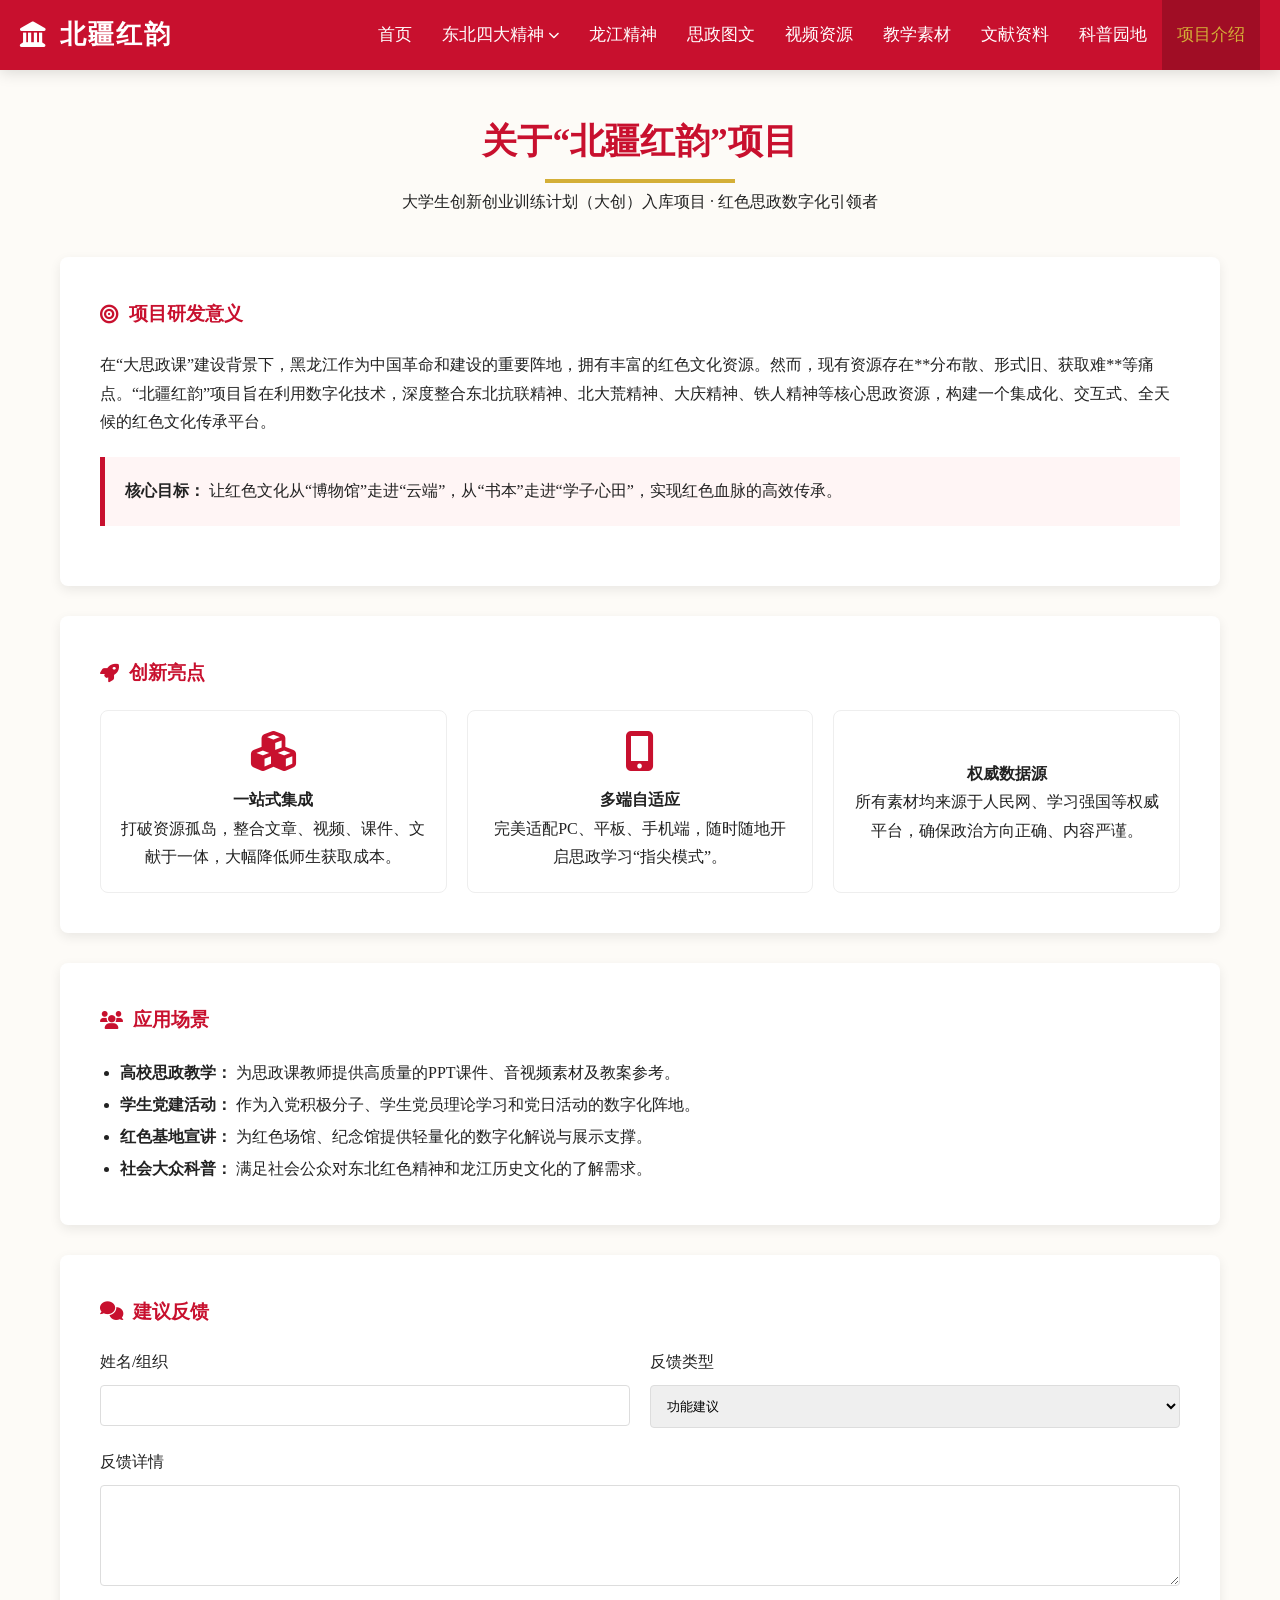
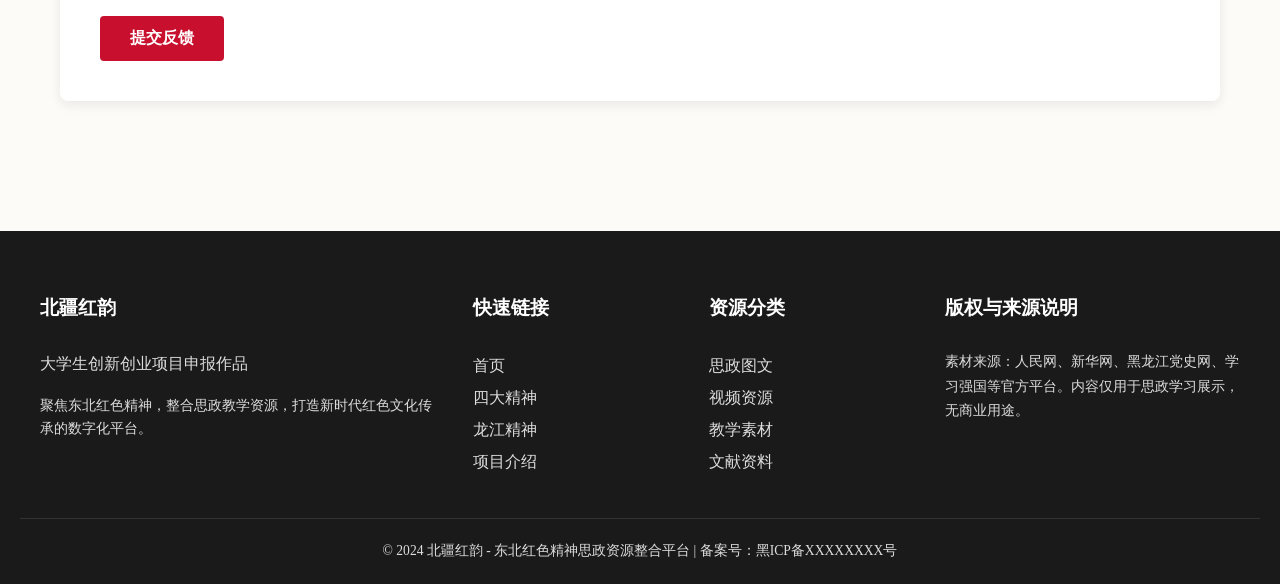
==== about.html @ 24bd0aeb "Initial commit: 北疆红韵大创项目代码" ====
<!DOCTYPE html>
<html lang="zh-CN">
<head>
    <meta charset="UTF-8">
    <meta name="viewport" content="width=device-width, initial-scale=1.0">
    <title>项目介绍 - 北疆红韵</title>
    <link rel="stylesheet" href="css/style.css">
    <link rel="stylesheet" href="https://cdnjs.cloudflare.com/ajax/libs/font-awesome/6.0.0/css/all.min.css">
    <style>
        .intro-card { background: white; padding: 40px; border-radius: 8px; margin-bottom: 30px; box-shadow: var(--shadow); }
        .intro-card h3 { color: var(--primary-red); margin-bottom: 20px; display: flex; align-items: center; gap: 10px; }
        .highlight-box { background: #FFF5F5; border-left: 5px solid var(--primary-red); padding: 20px; margin: 20px 0; }
        .feature-grid { display: grid; grid-template-columns: repeat(auto-fit, minmax(250px, 1fr)); gap: 20px; margin-top: 20px; }
        .feature-item { text-align: center; padding: 20px; border: 1px solid #eee; border-radius: 8px; }
        .feature-item i { font-size: 2.5rem; color: var(--primary-red); margin-bottom: 15px; }
    </style>
</head>
<body>
    <nav class="navbar">
        <div class="nav-container">
            <a href="index.html" class="nav-logo"><i class="fas fa-landmark"></i> 北疆红韵</a>
            <ul class="nav-links">
                <li class="nav-item"><a href="index.html">首页</a></li>
                <li class="nav-item">
                    <a href="spirit-anti-japanese.html">东北四大精神 <i class="fas fa-chevron-down" style="font-size: 0.7rem; margin-left: 5px;"></i></a>
                    <div class="dropdown-menu">
                        <a href="spirit-anti-japanese.html">抗联精神</a>
                        <a href="spirit-beidahuang.html">北大荒精神</a>
                        <a href="spirit-daqing.html">大庆精神</a>
                        <a href="spirit-ironman.html">铁人精神</a>
                    </div>
                </li>
                <li class="nav-item"><a href="spirit-longjiang.html">龙江精神</a></li>
                <li class="nav-item"><a href="articles.html">思政图文</a></li>
                <li class="nav-item"><a href="videos.html">视频资源</a></li>
                <li class="nav-item"><a href="resources.html">教学素材</a></li>
                <li class="nav-item"><a href="literature.html">文献资料</a></li>
                <li class="nav-item"><a href="classroom.html">科普园地</a></li>
                <li class="nav-item"><a href="about.html" class="active">项目介绍</a></li>
            </ul>
        </div>
    </nav>

    <main class="container">
        <div class="section-header">
            <h2>关于“北疆红韵”项目</h2>
            <p>大学生创新创业训练计划（大创）入库项目 · 红色思政数字化引领者</p>
        </div>

        <div class="intro-card">
            <h3><i class="fas fa-bullseye"></i> 项目研发意义</h3>
            <p>在“大思政课”建设背景下，黑龙江作为中国革命和建设的重要阵地，拥有丰富的红色文化资源。然而，现有资源存在**分布散、形式旧、获取难**等痛点。“北疆红韵”项目旨在利用数字化技术，深度整合东北抗联精神、北大荒精神、大庆精神、铁人精神等核心思政资源，构建一个集成化、交互式、全天候的红色文化传承平台。</p>
            <div class="highlight-box">
                <strong>核心目标：</strong> 让红色文化从“博物馆”走进“云端”，从“书本”走进“学子心田”，实现红色血脉的高效传承。
            </div>
        </div>

        <div class="intro-card">
            <h3><i class="fas fa-rocket"></i> 创新亮点</h3>
            <div class="feature-grid">
                <div class="feature-item">
                    <i class="fas fa-cubes"></i>
                    <h4>一站式集成</h4>
                    <p>打破资源孤岛，整合文章、视频、课件、文献于一体，大幅降低师生获取成本。</p>
                </div>
                <div class="feature-item">
                    <i class="fas fa-mobile-alt"></i>
                    <h4>多端自适应</h4>
                    <p>完美适配PC、平板、手机端，随时随地开启思政学习“指尖模式”。</p>
                </div>
                <div class="feature-item">
                    <i class="fas fa-check-shield"></i>
                    <h4>权威数据源</h4>
                    <p>所有素材均来源于人民网、学习强国等权威平台，确保政治方向正确、内容严谨。</p>
                </div>
            </div>
        </div>

        <div class="intro-card">
            <h3><i class="fas fa-users"></i> 应用场景</h3>
            <ul style="padding-left: 20px; line-height: 2;">
                <li><strong>高校思政教学：</strong> 为思政课教师提供高质量的PPT课件、音视频素材及教案参考。</li>
                <li><strong>学生党建活动：</strong> 作为入党积极分子、学生党员理论学习和党日活动的数字化阵地。</li>
                <li><strong>红色基地宣讲：</strong> 为红色场馆、纪念馆提供轻量化的数字化解说与展示支撑。</li>
                <li><strong>社会大众科普：</strong> 满足社会公众对东北红色精神和龙江历史文化的了解需求。</li>
            </ul>
        </div>

        <div class="intro-card" id="feedback-section">
            <h3><i class="fas fa-comments"></i> 建议反馈</h3>
            <form id="feedback-form">
                <div style="display: grid; grid-template-columns: 1fr 1fr; gap: 20px; margin-bottom: 20px;">
                    <div>
                        <label style="display: block; margin-bottom: 8px;">姓名/组织</label>
                        <input type="text" name="name" style="width: 100%; padding: 12px; border: 1px solid #ddd; border-radius: 4px;" required>
                    </div>
                    <div>
                        <label style="display: block; margin-bottom: 8px;">反馈类型</label>
                        <select name="type" style="width: 100%; padding: 12px; border: 1px solid #ddd; border-radius: 4px;">
                            <option>功能建议</option>
                            <option>资源报错</option>
                            <option>内容补充</option>
                            <option>项目合作</option>
                        </select>
                    </div>
                </div>
                <div style="margin-bottom: 20px;">
                    <label style="display: block; margin-bottom: 8px;">反馈详情</label>
                    <textarea name="content" rows="5" style="width: 100%; padding: 12px; border: 1px solid #ddd; border-radius: 4px;" required></textarea>
                </div>
                <button type="submit" style="background: var(--primary-red); color: white; padding: 12px 30px; border: none; border-radius: 4px; cursor: pointer; font-size: 1rem; font-weight: bold;">提交反馈</button>
            </form>
        </div>
    </main>

    <footer class="footer">
        <div class="footer-grid">
            <div>
                <h4>北疆红韵</h4>
                <p>大学生创新创业项目申报作品</p>
                <p style="margin-top: 15px; font-size: 0.9rem; line-height: 1.6;">聚焦东北红色精神，整合思政教学资源，打造新时代红色文化传承的数字化平台。</p>
            </div>
            <div>
                <h4>快速链接</h4>
                <ul style="list-style: none; line-height: 2;">
                    <li><a href="index.html">首页</a></li>
                    <li><a href="spirit-anti-japanese.html">四大精神</a></li>
                    <li><a href="spirit-longjiang.html">龙江精神</a></li>
                    <li><a href="about.html">项目介绍</a></li>
                </ul>
            </div>
            <div>
                <h4>资源分类</h4>
                <ul style="list-style: none; line-height: 2;">
                    <li><a href="articles.html">思政图文</a></li>
                    <li><a href="videos.html">视频资源</a></li>
                    <li><a href="resources.html">教学素材</a></li>
                    <li><a href="literature.html">文献资料</a></li>
                </ul>
            </div>
            <div>
                <h4>版权与来源说明</h4>
                <p style="font-size: 0.85rem;">素材来源：人民网、新华网、黑龙江党史网、学习强国等官方平台。内容仅用于思政学习展示，无商业用途。</p>
            </div>
        </div>
        <div class="footer-bottom">
            <p>&copy; 2024 北疆红韵 - 东北红色精神思政资源整合平台 | 备案号：黑ICP备XXXXXXXX号</p>
        </div>
    </footer>
    <script src="js/main.js"></script>
</body>
</html>
---- css/style.css ----
/* 
 * 北疆红韵 - 核心样式表 (大创项目深度细化版)
 */

:root {
    --primary-red: #C8102E;      /* 中国红 */
    --primary-dark: #A00D25;     /* 深红 */
    --secondary-gold: #D4AF37;   /* 金色 */
    --bg-beige: #FDFBF7;         /* 浅米白背景 */
    --text-dark: #222222;        /* 深灰文字 */
    --text-mid: #555555;         /* 中灰文字 */
    --text-light: #888888;       /* 浅灰文字 */
    --deep-blue: #003366;        /* 辅助深蓝 */
    --white: #FFFFFF;
    --border-color: #EAEAEA;
    --shadow: 0 4px 12px rgba(0,0,0,0.08);
}

* {
    margin: 0;
    padding: 0;
    box-sizing: border-box;
}

body {
    font-family: "Source Han Serif SC", "SimSun", "Microsoft YaHei", serif;
    background-color: var(--bg-beige);
    color: var(--text-dark);
    line-height: 1.8;
}

a {
    text-decoration: none;
    color: inherit;
    transition: all 0.3s ease;
}

/* 导航栏 */
.navbar {
    background-color: var(--primary-red);
    color: var(--white);
    padding: 0;
    position: sticky;
    top: 0;
    z-index: 1000;
    box-shadow: 0 2px 15px rgba(0,0,0,0.15);
}

.nav-container {
    max-width: 1300px;
    margin: 0 auto;
    display: flex;
    justify-content: space-between;
    align-items: center;
    height: 70px;
    padding: 0 20px;
}

.nav-logo {
    font-size: 1.6rem;
    font-weight: 900;
    display: flex;
    align-items: center;
    gap: 12px;
    letter-spacing: 2px;
}

.nav-links {
    display: flex;
    height: 100%;
}

.nav-item {
    position: relative;
    height: 100%;
    display: flex;
    align-items: center;
}

.nav-item > a {
    padding: 0 15px;
    height: 100%;
    display: flex;
    align-items: center;
    font-size: 1.05rem;
    font-weight: 500;
}

.nav-item:hover > a, .nav-item > a.active {
    background-color: var(--primary-dark);
    color: var(--secondary-gold);
}

/* 下拉菜单 */
.dropdown-menu {
    position: absolute;
    top: 70px;
    left: 0;
    background: var(--white);
    min-width: 180px;
    box-shadow: var(--shadow);
    display: none;
    border-top: 3px solid var(--secondary-gold);
}

.nav-item:hover .dropdown-menu {
    display: block;
    animation: fadeIn 0.3s ease;
}

.dropdown-menu a {
    color: var(--text-dark);
    padding: 12px 20px;
    display: block;
    border-bottom: 1px solid var(--border-color);
    font-size: 0.95rem;
}

.dropdown-menu a:hover {
    background-color: #FFF5F5;
    color: var(--primary-red);
    padding-left: 25px;
}

@keyframes fadeIn {
    from { opacity: 0; transform: translateY(10px); }
    to { opacity: 1; transform: translateY(0); }
}

/* 通用布局 */
.container {
    max-width: 1200px;
    margin: 0 auto;
    padding: 40px 20px;
}

.section-header {
    text-align: center;
    margin-bottom: 40px;
}

.section-header h2 {
    font-size: 2.2rem;
    color: var(--primary-red);
    margin-bottom: 15px;
    position: relative;
    display: inline-block;
}

.section-header h2::after {
    content: '';
    position: absolute;
    bottom: -10px;
    left: 20%;
    width: 60%;
    height: 4px;
    background: var(--secondary-gold);
}

/* 内容卡片 */
.card {
    background: var(--white);
    border-radius: 4px;
    border: 1px solid var(--border-color);
    transition: all 0.4s cubic-bezier(0.165, 0.84, 0.44, 1);
}

.card:hover {
    transform: translateY(-8px);
    box-shadow: 0 12px 24px rgba(0,0,0,0.12);
}

/* 分类筛选器 */
.filter-tabs {
    display: flex;
    justify-content: center;
    gap: 15px;
    margin-bottom: 30px;
    flex-wrap: wrap;
}

.filter-btn {
    padding: 8px 24px;
    border-radius: 30px;
    border: 1px solid var(--primary-red);
    color: var(--primary-red);
    background: transparent;
    cursor: pointer;
    font-size: 1rem;
}

.filter-btn.active, .filter-btn:hover {
    background: var(--primary-red);
    color: var(--white);
}

/* 返回顶部 */
#back-to-top {
    position: fixed;
    bottom: 40px;
    right: 40px;
    width: 50px;
    height: 50px;
    background: var(--primary-red);
    color: var(--white);
    border-radius: 50%;
    display: flex;
    justify-content: center;
    align-items: center;
    cursor: pointer;
    opacity: 0;
    transition: 0.3s;
    z-index: 999;
}

#back-to-top.show {
    opacity: 1;
}

/* 底部 */
.footer {
    background-color: #1a1a1a;
    color: #ddd;
    padding: 60px 20px 20px;
    margin-top: 60px;
}

.footer-grid {
    max-width: 1200px;
    margin: 0 auto;
    display: grid;
    grid-template-columns: 2fr 1fr 1fr 1.5fr;
    gap: 40px;
}

.footer h4 {
    color: var(--white);
    margin-bottom: 25px;
    font-size: 1.2rem;
}

.footer-bottom {
    border-top: 1px solid #333;
    padding-top: 20px;
    margin-top: 40px;
    text-align: center;
    font-size: 0.85rem;
}

/* 响应式 */
@media (max-width: 992px) {
    .footer-grid {
        grid-template-columns: 1fr 1fr;
    }
}

@media (max-width: 768px) {
    .nav-links {
        display: none;
    }
    .footer-grid {
        grid-template-columns: 1fr;
    }
}
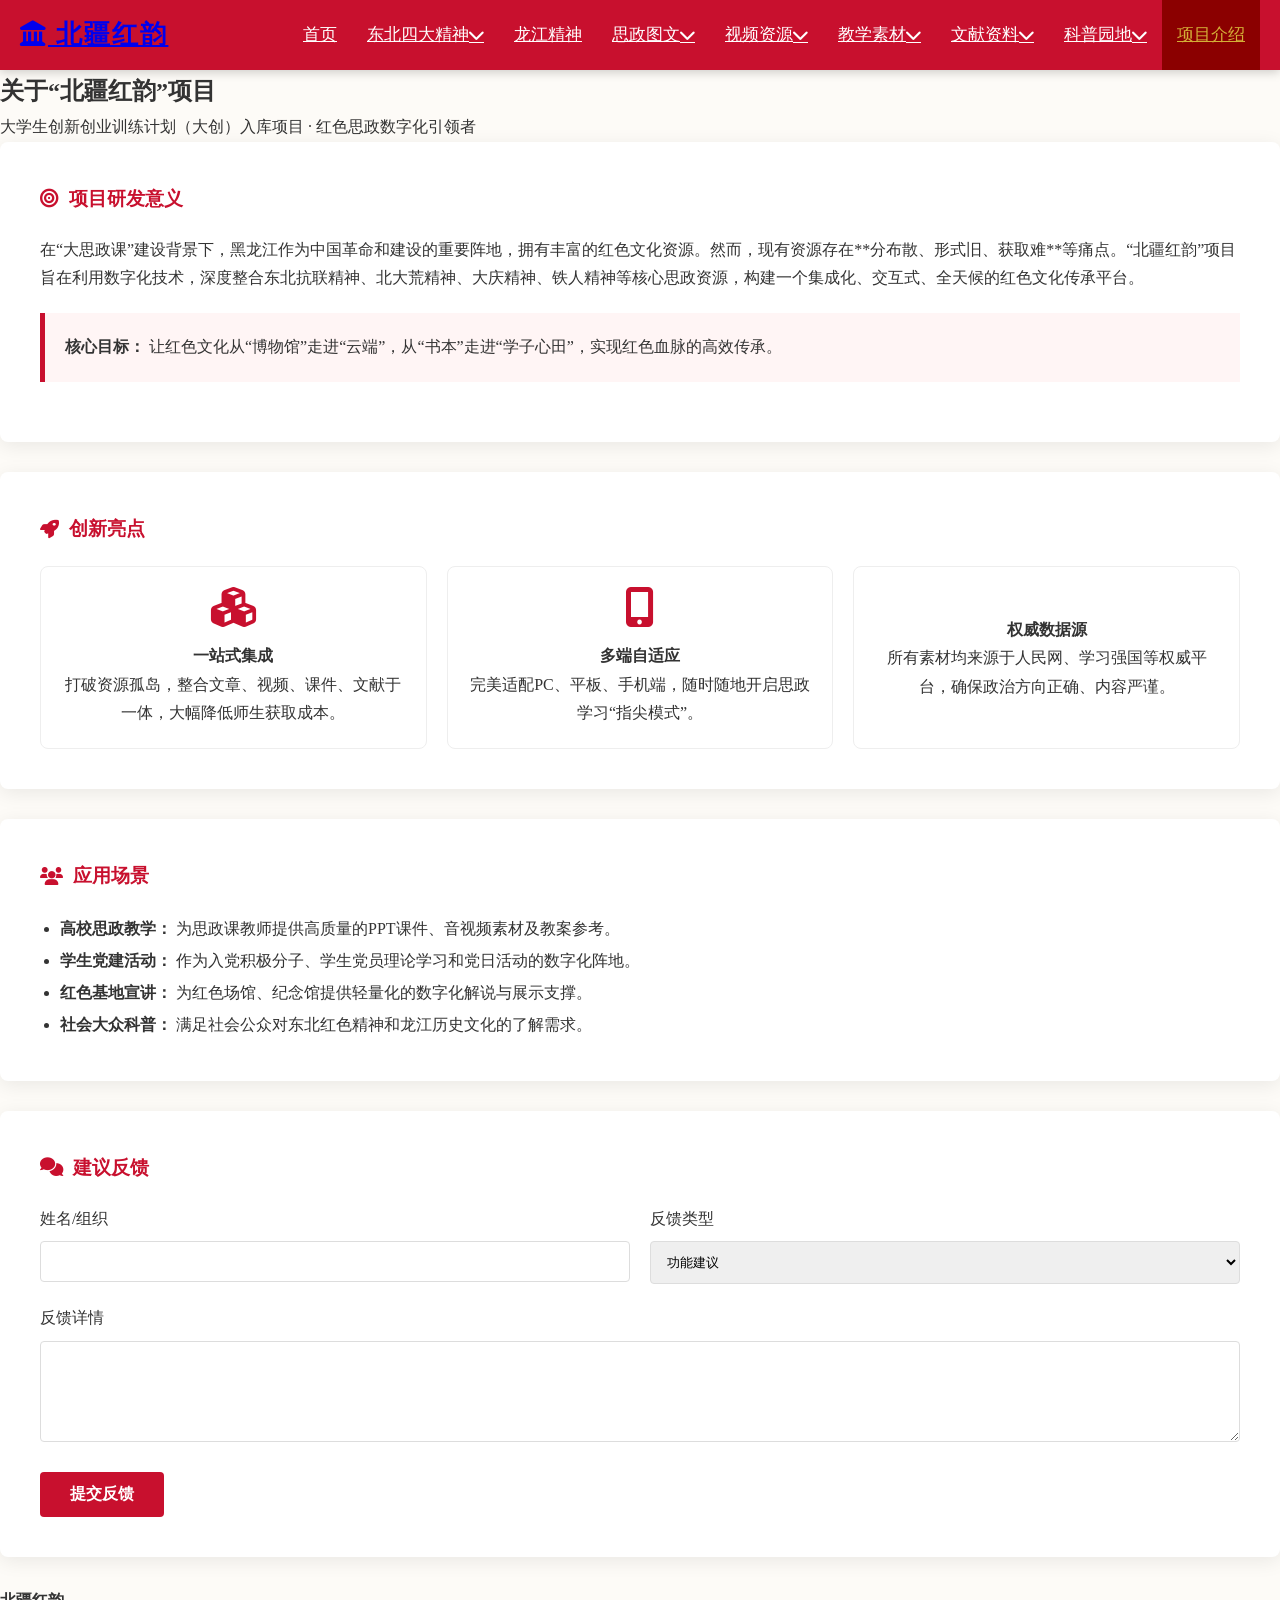
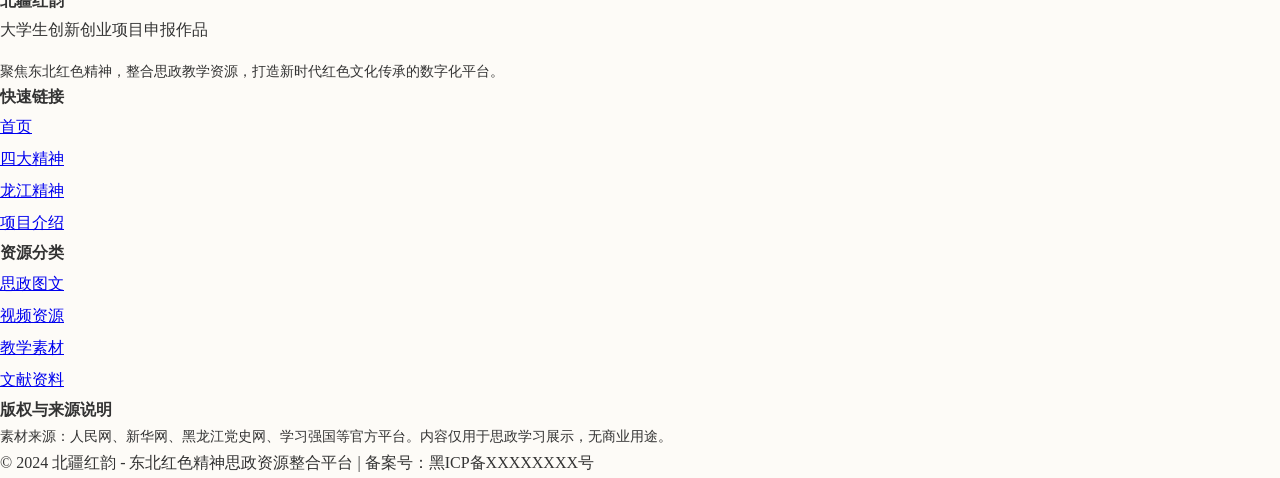
==== commit bdfd8bb4: "Extreme refinement of the Northern Frontier Red Soul website" ====
--- a/about.html
+++ b/about.html
@@ -16,14 +16,15 @@
     </style>
 </head>
 <body>
+    <!-- 导航栏 -->
     <nav class="navbar">
         <div class="nav-container">
             <a href="index.html" class="nav-logo"><i class="fas fa-landmark"></i> 北疆红韵</a>
             <ul class="nav-links">
                 <li class="nav-item"><a href="index.html">首页</a></li>
                 <li class="nav-item">
-                    <a href="spirit-anti-japanese.html">东北四大精神 <i class="fas fa-chevron-down" style="font-size: 0.7rem; margin-left: 5px;"></i></a>
-                    <div class="dropdown-menu">
+                    <a href="spirit-anti-japanese.html">东北四大精神 <i class="fas fa-chevron-down"></i></a>
+                    <div class="dropdown">
                         <a href="spirit-anti-japanese.html">抗联精神</a>
                         <a href="spirit-beidahuang.html">北大荒精神</a>
                         <a href="spirit-daqing.html">大庆精神</a>
@@ -31,11 +32,51 @@
                     </div>
                 </li>
                 <li class="nav-item"><a href="spirit-longjiang.html">龙江精神</a></li>
-                <li class="nav-item"><a href="articles.html">思政图文</a></li>
-                <li class="nav-item"><a href="videos.html">视频资源</a></li>
-                <li class="nav-item"><a href="resources.html">教学素材</a></li>
-                <li class="nav-item"><a href="literature.html">文献资料</a></li>
-                <li class="nav-item"><a href="classroom.html">科普园地</a></li>
+                <li class="nav-item">
+                    <a href="articles.html">思政图文 <i class="fas fa-chevron-down"></i></a>
+                    <div class="dropdown">
+                        <a href="articles.html?cat=theory">理论文章</a>
+                        <a href="articles.html?cat=post">学习推文</a>
+                        <a href="articles.html?cat=story">红色故事</a>
+                        <a href="articles.html?cat=expert">权威解读</a>
+                    </div>
+                </li>
+                <li class="nav-item">
+                    <a href="videos.html">视频资源 <i class="fas fa-chevron-down"></i></a>
+                    <div class="dropdown">
+                        <a href="videos.html?cat=micro">思政微课</a>
+                        <a href="videos.html?cat=doc">红色纪录片</a>
+                        <a href="videos.html?cat=lecture">精神宣讲</a>
+                        <a href="videos.html?cat=history">历史影像</a>
+                    </div>
+                </li>
+                <li class="nav-item">
+                    <a href="resources.html">教学素材 <i class="fas fa-chevron-down"></i></a>
+                    <div class="dropdown">
+                        <a href="resources.html?cat=plan">思政教案</a>
+                        <a href="resources.html?cat=ppt">PPT课件</a>
+                        <a href="resources.html?cat=quiz">学习习题</a>
+                        <a href="resources.html?cat=outline">备课提纲</a>
+                    </div>
+                </li>
+                <li class="nav-item">
+                    <a href="literature.html">文献资料 <i class="fas fa-chevron-down"></i></a>
+                    <div class="dropdown">
+                        <a href="literature.html?cat=doc">历史文献</a>
+                        <a href="literature.html?cat=speech">重要论述</a>
+                        <a href="literature.html?cat=research">研究摘编</a>
+                        <a href="literature.html?cat=archive">档案资料</a>
+                    </div>
+                </li>
+                <li class="nav-item">
+                    <a href="classroom.html">科普园地 <i class="fas fa-chevron-down"></i></a>
+                    <div class="dropdown">
+                        <a href="classroom.html?cat=pop">精神小科普</a>
+                        <a href="classroom.html?cat=story">人物小故事</a>
+                        <a href="classroom.html?cat=qa">知识问答</a>
+                        <a href="classroom.html?cat=term">红色词条</a>
+                    </div>
+                </li>
                 <li class="nav-item"><a href="about.html" class="active">项目介绍</a></li>
             </ul>
         </div>
--- a/css/style.css
+++ b/css/style.css
@@ -1,49 +1,72 @@
 /* 
- * 北疆红韵 - 核心样式表 (大创项目深度细化版)
+ * 北疆红韵 - 核心样式表 (极致精细重构版)
  */
 
 :root {
     --primary-red: #C8102E;      /* 中国红 */
-    --primary-dark: #A00D25;     /* 深红 */
+    --primary-dark: #8B0000;     /* 深红 */
     --secondary-gold: #D4AF37;   /* 金色 */
-    --bg-beige: #FDFBF7;         /* 浅米白背景 */
-    --text-dark: #222222;        /* 深灰文字 */
-    --text-mid: #555555;         /* 中灰文字 */
-    --text-light: #888888;       /* 浅灰文字 */
-    --deep-blue: #003366;        /* 辅助深蓝 */
-    --white: #FFFFFF;
-    --border-color: #EAEAEA;
-    --shadow: 0 4px 12px rgba(0,0,0,0.08);
-}
-
-* {
-    margin: 0;
-    padding: 0;
-    box-sizing: border-box;
-}
+    --bg-beige: #FDFBF7;         /* 米白 */
+    --text-dark: #333333;        /* 深灰 */
+    --text-mid: #666666;         /* 中灰 */
+    --text-light: #999999;       /* 浅灰 */
+    --border: #EEEEEE;
+    --shadow: 0 4px 20px rgba(0,0,0,0.08);
+}
+
+* { margin: 0; padding: 0; box-sizing: border-box; }
 
 body {
-    font-family: "Source Han Serif SC", "SimSun", "Microsoft YaHei", serif;
+    font-family: "Source Han Serif SC", "SimSun", serif;
     background-color: var(--bg-beige);
     color: var(--text-dark);
     line-height: 1.8;
 }
 
-a {
-    text-decoration: none;
-    color: inherit;
-    transition: all 0.3s ease;
+/* 统一布局模块样式 */
+.unified-section {
+    padding: 60px 0;
+    border-bottom: 1px solid var(--border);
+}
+
+.unified-section:nth-child(even) {
+    background-color: #FFFFFF;
+}
+
+.section-container {
+    max-width: 1200px;
+    margin: 0 auto;
+    padding: 0 20px;
+}
+
+.section-title {
+    text-align: center;
+    margin-bottom: 40px;
+}
+
+.section-title h2 {
+    font-size: 2.2rem;
+    color: var(--primary-red);
+    margin-bottom: 10px;
+    letter-spacing: 2px;
+}
+
+.section-title .divider {
+    width: 60px;
+    height: 4px;
+    background: var(--secondary-gold);
+    margin: 0 auto;
 }
 
 /* 导航栏 */
 .navbar {
     background-color: var(--primary-red);
-    color: var(--white);
-    padding: 0;
+    color: white;
+    height: 70px;
     position: sticky;
     top: 0;
-    z-index: 1000;
-    box-shadow: 0 2px 15px rgba(0,0,0,0.15);
+    z-index: 2000;
+    box-shadow: 0 2px 10px rgba(0,0,0,0.2);
 }
 
 .nav-container {
@@ -52,147 +75,165 @@
     display: flex;
     justify-content: space-between;
     align-items: center;
-    height: 70px;
+    height: 100%;
     padding: 0 20px;
 }
 
-.nav-logo {
-    font-size: 1.6rem;
-    font-weight: 900;
-    display: flex;
-    align-items: center;
-    gap: 12px;
-    letter-spacing: 2px;
-}
-
-.nav-links {
-    display: flex;
-    height: 100%;
-}
-
-.nav-item {
-    position: relative;
-    height: 100%;
-    display: flex;
-    align-items: center;
-}
+.nav-logo { font-size: 1.6rem; font-weight: bold; letter-spacing: 2px; }
+
+.nav-links { display: flex; height: 100%; list-style: none; }
+
+.nav-item { position: relative; height: 100%; }
 
 .nav-item > a {
+    display: flex;
+    align-items: center;
     padding: 0 15px;
     height: 100%;
-    display: flex;
-    align-items: center;
+    color: white;
     font-size: 1.05rem;
-    font-weight: 500;
+    transition: 0.3s;
 }
 
 .nav-item:hover > a, .nav-item > a.active {
-    background-color: var(--primary-dark);
+    background: var(--primary-dark);
     color: var(--secondary-gold);
 }
 
-/* 下拉菜单 */
-.dropdown-menu {
+.dropdown {
     position: absolute;
     top: 70px;
     left: 0;
-    background: var(--white);
-    min-width: 180px;
+    background: white;
+    min-width: 200px;
     box-shadow: var(--shadow);
     display: none;
     border-top: 3px solid var(--secondary-gold);
 }
 
-.nav-item:hover .dropdown-menu {
+.nav-item:hover .dropdown { display: block; animation: navFade 0.3s ease; }
+
+.dropdown a {
     display: block;
-    animation: fadeIn 0.3s ease;
-}
-
-.dropdown-menu a {
+    padding: 12px 20px;
     color: var(--text-dark);
-    padding: 12px 20px;
-    display: block;
-    border-bottom: 1px solid var(--border-color);
+    border-bottom: 1px solid #F5F5F5;
     font-size: 0.95rem;
 }
 
-.dropdown-menu a:hover {
-    background-color: #FFF5F5;
-    color: var(--primary-red);
-    padding-left: 25px;
-}
-
-@keyframes fadeIn {
-    from { opacity: 0; transform: translateY(10px); }
-    to { opacity: 1; transform: translateY(0); }
-}
-
-/* 通用布局 */
-.container {
-    max-width: 1200px;
-    margin: 0 auto;
-    padding: 40px 20px;
-}
-
-.section-header {
+.dropdown a:hover { background: #FFF5F5; color: var(--primary-red); padding-left: 25px; }
+
+@keyframes navFade { from { opacity: 0; transform: translateY(10px); } to { opacity: 1; transform: translateY(0); } }
+
+/* 轮播/Banner */
+.page-banner {
+    height: 400px;
+    background-size: cover;
+    background-position: center;
+    position: relative;
+    display: flex;
+    align-items: center;
+    justify-content: center;
+    color: white;
     text-align: center;
-    margin-bottom: 40px;
-}
-
-.section-header h2 {
-    font-size: 2.2rem;
-    color: var(--primary-red);
-    margin-bottom: 15px;
+}
+
+.page-banner::before {
+    content: '';
+    position: absolute;
+    top: 0; left: 0; right: 0; bottom: 0;
+    background: rgba(0,0,0,0.5);
+}
+
+.banner-content { position: relative; z-index: 10; }
+.banner-content h1 { font-size: 3.5rem; margin-bottom: 15px; letter-spacing: 4px; }
+.banner-content p { font-size: 1.3rem; opacity: 0.9; }
+
+/* 人物卡片 */
+.people-grid {
+    display: grid;
+    grid-template-columns: repeat(auto-fit, minmax(350px, 1fr));
+    gap: 30px;
+}
+
+.people-card {
+    background: white;
+    border-radius: 8px;
+    overflow: hidden;
+    display: flex;
+    flex-direction: column;
+    box-shadow: var(--shadow);
+    transition: 0.4s;
+}
+
+.people-card:hover { transform: translateY(-10px); }
+
+.people-img { height: 280px; width: 100%; object-fit: cover; }
+
+.people-info { padding: 25px; }
+.people-info h3 { color: var(--primary-red); margin-bottom: 10px; font-size: 1.5rem; }
+.people-info .role { color: var(--secondary-gold); font-weight: bold; margin-bottom: 15px; display: block; }
+.people-info p { color: var(--text-mid); font-size: 0.95rem; line-height: 1.7; }
+
+/* 视频播放器嵌入 */
+.video-container {
     position: relative;
-    display: inline-block;
-}
-
-.section-header h2::after {
-    content: '';
-    position: absolute;
-    bottom: -10px;
-    left: 20%;
-    width: 60%;
-    height: 4px;
-    background: var(--secondary-gold);
-}
-
-/* 内容卡片 */
-.card {
-    background: var(--white);
-    border-radius: 4px;
-    border: 1px solid var(--border-color);
-    transition: all 0.4s cubic-bezier(0.165, 0.84, 0.44, 1);
-}
-
-.card:hover {
-    transform: translateY(-8px);
-    box-shadow: 0 12px 24px rgba(0,0,0,0.12);
-}
-
-/* 分类筛选器 */
-.filter-tabs {
-    display: flex;
+    padding-bottom: 56.25%;
+    height: 0;
+    overflow: hidden;
+    border-radius: 8px;
+    background: #000;
+}
+
+.video-container iframe, .video-container video {
+    position: absolute;
+    top: 0; left: 0; width: 100%; height: 100%;
+}
+
+/* 视频卡片 */
+.video-card {
+    background: white;
+    border-radius: 8px;
+    overflow: hidden;
+    box-shadow: var(--shadow);
+}
+
+.video-thumb {
+    position: relative;
+    height: 200px;
+    cursor: pointer;
+}
+
+.video-thumb img { width: 100%; height: 100%; object-fit: cover; }
+
+.play-overlay {
+    position: absolute;
+    top: 0; left: 0; width: 100%; height: 100%;
+    background: rgba(0,0,0,0.3);
+    display: flex;
+    align-items: center;
     justify-content: center;
-    gap: 15px;
-    margin-bottom: 30px;
-    flex-wrap: wrap;
-}
-
-.filter-btn {
-    padding: 8px 24px;
-    border-radius: 30px;
-    border: 1px solid var(--primary-red);
-    color: var(--primary-red);
-    background: transparent;
-    cursor: pointer;
-    font-size: 1rem;
-}
-
-.filter-btn.active, .filter-btn:hover {
-    background: var(--primary-red);
-    color: var(--white);
-}
+    color: white;
+    font-size: 3.5rem;
+    transition: 0.3s;
+}
+
+.video-thumb:hover .play-overlay { background: rgba(200, 16, 46, 0.5); transform: scale(1.05); }
+
+/* 文章列表 */
+.article-list { display: grid; gap: 20px; }
+.article-item {
+    background: white;
+    padding: 25px;
+    border-radius: 8px;
+    border-left: 5px solid var(--primary-red);
+    box-shadow: var(--shadow);
+    transition: 0.3s;
+}
+.article-item:hover { transform: translateX(10px); background: #FFF9F9; }
+.article-item h4 { font-size: 1.25rem; margin-bottom: 10px; }
+.article-item .meta { color: var(--text-light); font-size: 0.85rem; margin-bottom: 15px; }
+.article-item p { color: var(--text-mid); font-size: 0.95rem; }
 
 /* 返回顶部 */
 #back-to-top {
@@ -202,63 +243,21 @@
     width: 50px;
     height: 50px;
     background: var(--primary-red);
-    color: var(--white);
+    color: white;
     border-radius: 50%;
     display: flex;
+    align-items: center;
     justify-content: center;
-    align-items: center;
     cursor: pointer;
     opacity: 0;
-    transition: 0.3s;
-    z-index: 999;
-}
-
-#back-to-top.show {
-    opacity: 1;
-}
-
-/* 底部 */
-.footer {
-    background-color: #1a1a1a;
-    color: #ddd;
-    padding: 60px 20px 20px;
-    margin-top: 60px;
-}
-
-.footer-grid {
-    max-width: 1200px;
-    margin: 0 auto;
-    display: grid;
-    grid-template-columns: 2fr 1fr 1fr 1.5fr;
-    gap: 40px;
-}
-
-.footer h4 {
-    color: var(--white);
-    margin-bottom: 25px;
-    font-size: 1.2rem;
-}
-
-.footer-bottom {
-    border-top: 1px solid #333;
-    padding-top: 20px;
-    margin-top: 40px;
-    text-align: center;
-    font-size: 0.85rem;
-}
+    transition: 0.4s;
+    z-index: 1000;
+}
+#back-to-top.show { opacity: 1; }
 
 /* 响应式 */
-@media (max-width: 992px) {
-    .footer-grid {
-        grid-template-columns: 1fr 1fr;
-    }
-}
-
 @media (max-width: 768px) {
-    .nav-links {
-        display: none;
-    }
-    .footer-grid {
-        grid-template-columns: 1fr;
-    }
-}
+    .banner-content h1 { font-size: 2.2rem; }
+    .people-grid { grid-template-columns: 1fr; }
+    .nav-links { display: none; } /* 移动端需通过JS切换菜单 */
+}
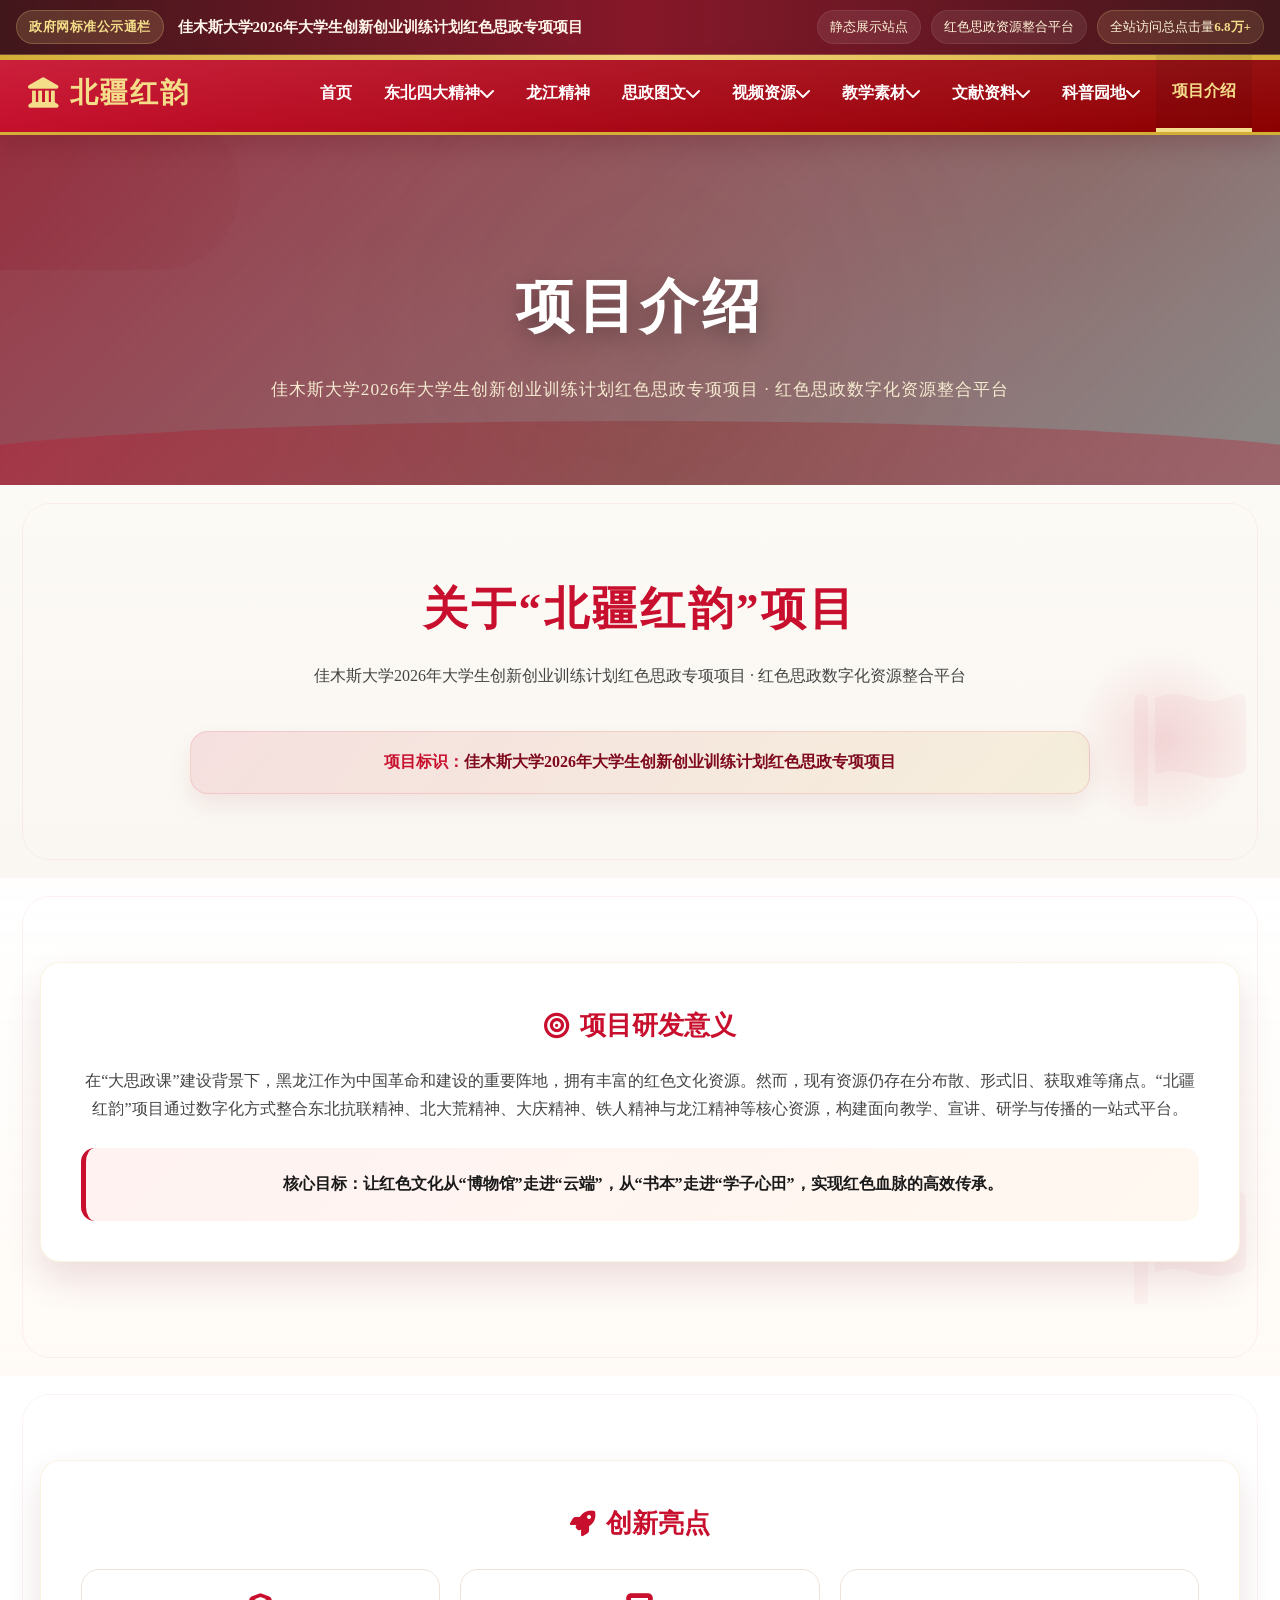
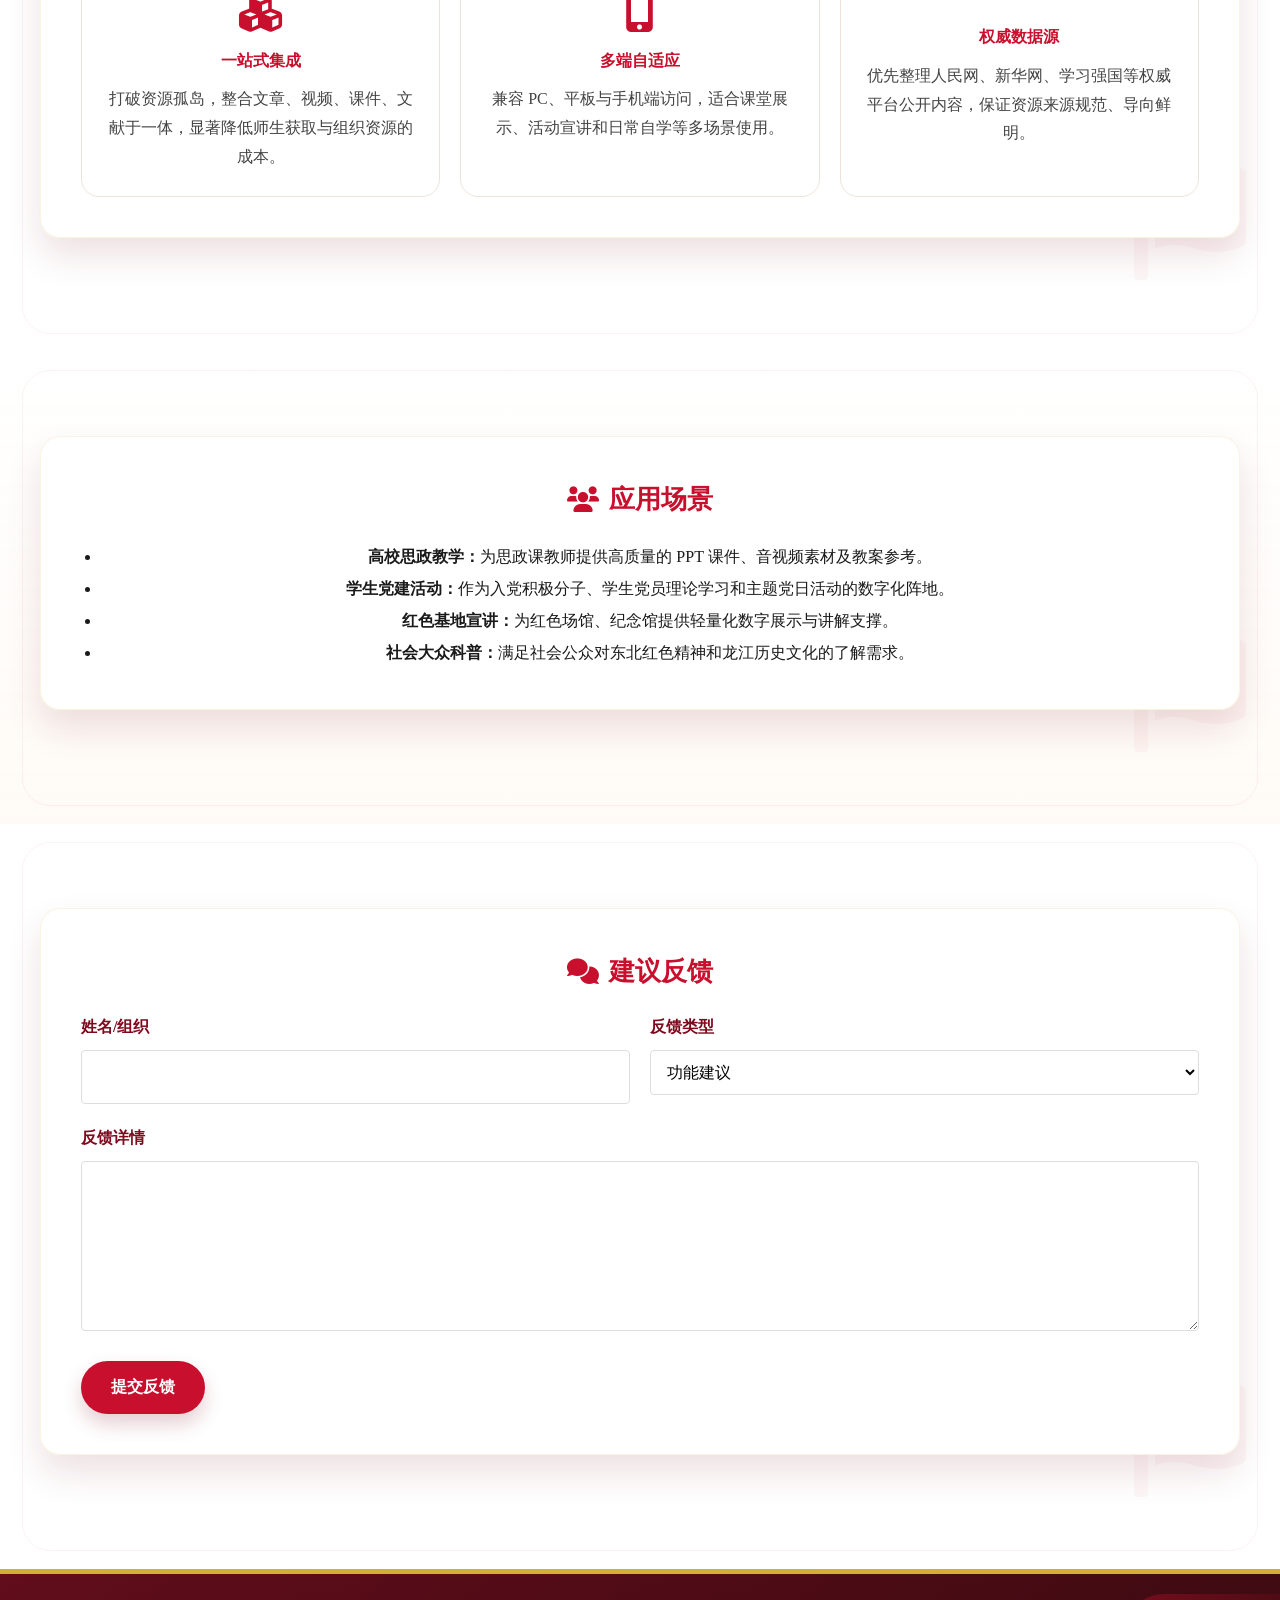
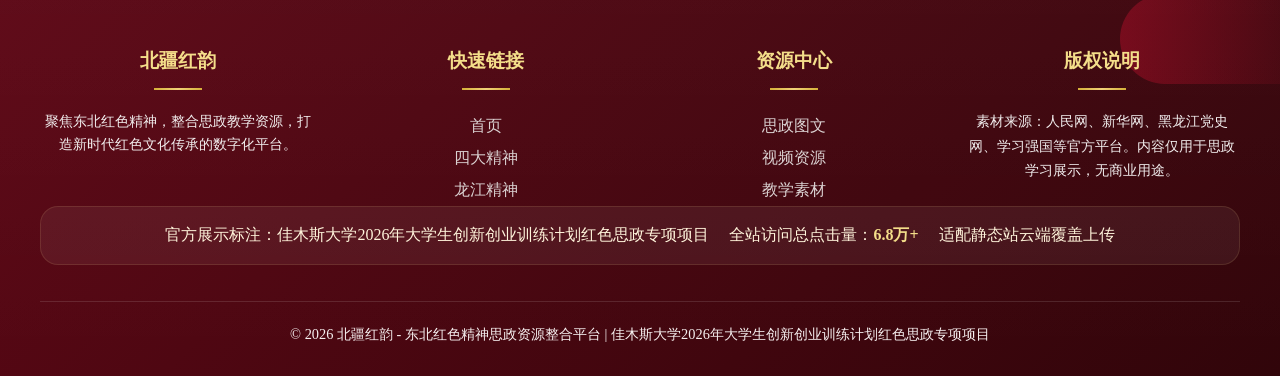
==== commit ddace9f1: "feat: unify portal pages and finalize deployment-ready site" ====
--- a/about.html
+++ b/about.html
@@ -6,17 +6,8 @@
     <title>项目介绍 - 北疆红韵</title>
     <link rel="stylesheet" href="css/style.css">
     <link rel="stylesheet" href="https://cdnjs.cloudflare.com/ajax/libs/font-awesome/6.0.0/css/all.min.css">
-    <style>
-        .intro-card { background: white; padding: 40px; border-radius: 8px; margin-bottom: 30px; box-shadow: var(--shadow); }
-        .intro-card h3 { color: var(--primary-red); margin-bottom: 20px; display: flex; align-items: center; gap: 10px; }
-        .highlight-box { background: #FFF5F5; border-left: 5px solid var(--primary-red); padding: 20px; margin: 20px 0; }
-        .feature-grid { display: grid; grid-template-columns: repeat(auto-fit, minmax(250px, 1fr)); gap: 20px; margin-top: 20px; }
-        .feature-item { text-align: center; padding: 20px; border: 1px solid #eee; border-radius: 8px; }
-        .feature-item i { font-size: 2.5rem; color: var(--primary-red); margin-bottom: 15px; }
-    </style>
 </head>
 <body>
-    <!-- 导航栏 -->
     <nav class="navbar">
         <div class="nav-container">
             <a href="index.html" class="nav-logo"><i class="fas fa-landmark"></i> 北疆红韵</a>
@@ -82,112 +73,50 @@
         </div>
     </nav>
 
-    <main class="container">
-        <div class="section-header">
-            <h2>关于“北疆红韵”项目</h2>
-            <p>大学生创新创业训练计划（大创）入库项目 · 红色思政数字化引领者</p>
+    <header class="page-banner" data-banner-image="https://images.unsplash.com/photo-1520607162513-77705c0f0d4a?q=80&w=2070">
+        <div class="banner-content">
+            <h1>项目介绍</h1>
+            <p>佳木斯大学2026年大学生创新创业训练计划红色思政专项项目 · 红色思政数字化资源整合平台</p>
         </div>
+    </header>
 
-        <div class="intro-card">
-            <h3><i class="fas fa-bullseye"></i> 项目研发意义</h3>
-            <p>在“大思政课”建设背景下，黑龙江作为中国革命和建设的重要阵地，拥有丰富的红色文化资源。然而，现有资源存在**分布散、形式旧、获取难**等痛点。“北疆红韵”项目旨在利用数字化技术，深度整合东北抗联精神、北大荒精神、大庆精神、铁人精神等核心思政资源，构建一个集成化、交互式、全天候的红色文化传承平台。</p>
-            <div class="highlight-box">
-                <strong>核心目标：</strong> 让红色文化从“博物馆”走进“云端”，从“书本”走进“学子心田”，实现红色血脉的高效传承。
+    <main class="portal-shell" data-page-kind="about"></main>
+
+    <footer class="footer">
+        <div class="section-container">
+            <div class="footer-grid">
+                <div>
+                    <h4>北疆红韵</h4>
+                    <p class="footer-brand-desc">聚焦东北红色精神，整合思政教学资源，打造新时代红色文化传承的数字化平台。</p>
+                </div>
+                <div>
+                    <h4>快速链接</h4>
+                    <ul class="footer-link-list">
+                        <li><a href="index.html">首页</a></li>
+                        <li><a href="spirit-anti-japanese.html">四大精神</a></li>
+                        <li><a href="spirit-longjiang.html">龙江精神</a></li>
+                    </ul>
+                </div>
+                <div>
+                    <h4>资源中心</h4>
+                    <ul class="footer-link-list">
+                        <li><a href="articles.html">思政图文</a></li>
+                        <li><a href="videos.html">视频资源</a></li>
+                        <li><a href="resources.html">教学素材</a></li>
+                    </ul>
+                </div>
+                <div>
+                    <h4>版权说明</h4>
+                    <p class="footer-note-text">素材来源：人民网、新华网、黑龙江党史网、学习强国等官方平台。内容仅用于思政学习展示，无商业用途。</p>
+                </div>
+            </div>
+            <div class="footer-bottom">
+                <p>&copy; 2026 北疆红韵 - 东北红色精神思政资源整合平台 | 佳木斯大学2026年大学生创新创业训练计划红色思政专项项目</p>
             </div>
         </div>
+    </footer>
 
-        <div class="intro-card">
-            <h3><i class="fas fa-rocket"></i> 创新亮点</h3>
-            <div class="feature-grid">
-                <div class="feature-item">
-                    <i class="fas fa-cubes"></i>
-                    <h4>一站式集成</h4>
-                    <p>打破资源孤岛，整合文章、视频、课件、文献于一体，大幅降低师生获取成本。</p>
-                </div>
-                <div class="feature-item">
-                    <i class="fas fa-mobile-alt"></i>
-                    <h4>多端自适应</h4>
-                    <p>完美适配PC、平板、手机端，随时随地开启思政学习“指尖模式”。</p>
-                </div>
-                <div class="feature-item">
-                    <i class="fas fa-check-shield"></i>
-                    <h4>权威数据源</h4>
-                    <p>所有素材均来源于人民网、学习强国等权威平台，确保政治方向正确、内容严谨。</p>
-                </div>
-            </div>
-        </div>
-
-        <div class="intro-card">
-            <h3><i class="fas fa-users"></i> 应用场景</h3>
-            <ul style="padding-left: 20px; line-height: 2;">
-                <li><strong>高校思政教学：</strong> 为思政课教师提供高质量的PPT课件、音视频素材及教案参考。</li>
-                <li><strong>学生党建活动：</strong> 作为入党积极分子、学生党员理论学习和党日活动的数字化阵地。</li>
-                <li><strong>红色基地宣讲：</strong> 为红色场馆、纪念馆提供轻量化的数字化解说与展示支撑。</li>
-                <li><strong>社会大众科普：</strong> 满足社会公众对东北红色精神和龙江历史文化的了解需求。</li>
-            </ul>
-        </div>
-
-        <div class="intro-card" id="feedback-section">
-            <h3><i class="fas fa-comments"></i> 建议反馈</h3>
-            <form id="feedback-form">
-                <div style="display: grid; grid-template-columns: 1fr 1fr; gap: 20px; margin-bottom: 20px;">
-                    <div>
-                        <label style="display: block; margin-bottom: 8px;">姓名/组织</label>
-                        <input type="text" name="name" style="width: 100%; padding: 12px; border: 1px solid #ddd; border-radius: 4px;" required>
-                    </div>
-                    <div>
-                        <label style="display: block; margin-bottom: 8px;">反馈类型</label>
-                        <select name="type" style="width: 100%; padding: 12px; border: 1px solid #ddd; border-radius: 4px;">
-                            <option>功能建议</option>
-                            <option>资源报错</option>
-                            <option>内容补充</option>
-                            <option>项目合作</option>
-                        </select>
-                    </div>
-                </div>
-                <div style="margin-bottom: 20px;">
-                    <label style="display: block; margin-bottom: 8px;">反馈详情</label>
-                    <textarea name="content" rows="5" style="width: 100%; padding: 12px; border: 1px solid #ddd; border-radius: 4px;" required></textarea>
-                </div>
-                <button type="submit" style="background: var(--primary-red); color: white; padding: 12px 30px; border: none; border-radius: 4px; cursor: pointer; font-size: 1rem; font-weight: bold;">提交反馈</button>
-            </form>
-        </div>
-    </main>
-
-    <footer class="footer">
-        <div class="footer-grid">
-            <div>
-                <h4>北疆红韵</h4>
-                <p>大学生创新创业项目申报作品</p>
-                <p style="margin-top: 15px; font-size: 0.9rem; line-height: 1.6;">聚焦东北红色精神，整合思政教学资源，打造新时代红色文化传承的数字化平台。</p>
-            </div>
-            <div>
-                <h4>快速链接</h4>
-                <ul style="list-style: none; line-height: 2;">
-                    <li><a href="index.html">首页</a></li>
-                    <li><a href="spirit-anti-japanese.html">四大精神</a></li>
-                    <li><a href="spirit-longjiang.html">龙江精神</a></li>
-                    <li><a href="about.html">项目介绍</a></li>
-                </ul>
-            </div>
-            <div>
-                <h4>资源分类</h4>
-                <ul style="list-style: none; line-height: 2;">
-                    <li><a href="articles.html">思政图文</a></li>
-                    <li><a href="videos.html">视频资源</a></li>
-                    <li><a href="resources.html">教学素材</a></li>
-                    <li><a href="literature.html">文献资料</a></li>
-                </ul>
-            </div>
-            <div>
-                <h4>版权与来源说明</h4>
-                <p style="font-size: 0.85rem;">素材来源：人民网、新华网、黑龙江党史网、学习强国等官方平台。内容仅用于思政学习展示，无商业用途。</p>
-            </div>
-        </div>
-        <div class="footer-bottom">
-            <p>&copy; 2024 北疆红韵 - 东北红色精神思政资源整合平台 | 备案号：黑ICP备XXXXXXXX号</p>
-        </div>
-    </footer>
+    <script src="js/portal-data.js"></script>
     <script src="js/main.js"></script>
 </body>
 </html>
--- a/css/style.css
+++ b/css/style.css
@@ -1,263 +1,2012 @@
-/* 
- * 北疆红韵 - 核心样式表 (极致精细重构版)
+/*
+ * 北疆红韵 - 核心样式表
+ * 仅用于版式优化、视觉统一与项目标识增强，不改变原有功能逻辑。
  */
 
 :root {
-    --primary-red: #C8102E;      /* 中国红 */
-    --primary-dark: #8B0000;     /* 深红 */
-    --secondary-gold: #D4AF37;   /* 金色 */
-    --bg-beige: #FDFBF7;         /* 米白 */
-    --text-dark: #333333;        /* 深灰 */
-    --text-mid: #666666;         /* 中灰 */
-    --text-light: #999999;       /* 浅灰 */
-    --border: #EEEEEE;
-    --shadow: 0 4px 20px rgba(0,0,0,0.08);
-}
-
-* { margin: 0; padding: 0; box-sizing: border-box; }
+    --primary-red: #c8102e;
+    --primary-dark: #7f091d;
+    --secondary-gold: #d4af37;
+    --light-gold: #f4de8a;
+    --bg-beige: #fcfaf6;
+    --bg-soft: #fff7f2;
+    --text-dark: #1a1a1a;
+    --text-mid: #444444;
+    --text-light: #6f6f6f;
+    --border: #eaded7;
+    --shadow: 0 18px 36px rgba(107, 12, 24, 0.12);
+    --card-shadow: 0 10px 24px rgba(200, 16, 46, 0.08);
+    --gold-gradient: linear-gradient(135deg, #d4af37 0%, #f1d279 50%, #d4af37 100%);
+    --red-gradient: linear-gradient(135deg, #c8102e 0%, #8b0000 100%);
+}
+
+* {
+    margin: 0;
+    padding: 0;
+    box-sizing: border-box;
+}
+
+html {
+    scroll-behavior: smooth;
+}
 
 body {
-    font-family: "Source Han Serif SC", "SimSun", serif;
-    background-color: var(--bg-beige);
+    font-family: "Source Han Serif SC", "Noto Serif CJK SC", "SimSun", serif;
     color: var(--text-dark);
     line-height: 1.8;
-}
-
-/* 统一布局模块样式 */
+    background:
+        radial-gradient(circle at top left, rgba(200, 16, 46, 0.08), transparent 25%),
+        radial-gradient(circle at 85% 15%, rgba(212, 175, 55, 0.08), transparent 20%),
+        url("https://www.transparenttextures.com/patterns/pinstriped-suit.png"),
+        linear-gradient(180deg, #f8f3ed 0%, #fdfbf7 35%, #faf7f2 100%);
+    background-attachment: fixed;
+    position: relative;
+}
+
+body::before,
+body::after {
+    content: "";
+    position: fixed;
+    z-index: 0;
+    pointer-events: none;
+}
+
+body::before {
+    top: 110px;
+    left: -120px;
+    width: 360px;
+    height: 160px;
+    background: linear-gradient(90deg, rgba(200, 16, 46, 0.2), rgba(139, 0, 0, 0.04));
+    border-radius: 0 100px 100px 0;
+    filter: blur(0.2px);
+    animation: ribbonFloat 9s ease-in-out infinite;
+}
+
+body::after {
+    right: 28px;
+    bottom: 70px;
+    width: 180px;
+    height: 180px;
+    background: radial-gradient(circle, rgba(200, 16, 46, 0.12) 0%, rgba(200, 16, 46, 0) 72%);
+    animation: glowPulse 5s ease-in-out infinite;
+}
+
+a {
+    color: inherit;
+}
+
+img {
+    max-width: 100%;
+    display: block;
+}
+
+.container,
+.section-container {
+    width: min(1200px, calc(100% - 40px));
+    margin: 0 auto;
+    position: relative;
+    z-index: 2;
+}
+
+.container {
+    padding: 70px 0 0;
+}
+
 .unified-section {
-    padding: 60px 0;
-    border-bottom: 1px solid var(--border);
+    padding: 84px 0;
+    position: relative;
+}
+
+.unified-section::before {
+    content: "";
+    position: absolute;
+    inset: 18px 22px;
+    border: 1px solid rgba(200, 16, 46, 0.05);
+    border-radius: 28px;
+    pointer-events: none;
+}
+
+.unified-section::after {
+    content: "\f024";
+    font-family: "Font Awesome 6 Free";
+    font-weight: 900;
+    position: absolute;
+    bottom: 26px;
+    right: 34px;
+    font-size: 7rem;
+    color: rgba(200, 16, 46, 0.035);
+    z-index: 1;
+    pointer-events: none;
 }
 
 .unified-section:nth-child(even) {
-    background-color: #FFFFFF;
-}
-
-.section-container {
-    max-width: 1200px;
+    background: linear-gradient(180deg, rgba(255, 255, 255, 0.86), rgba(255, 250, 245, 0.95));
+}
+
+.section-title,
+.section-header,
+.banner-content,
+.footer-bottom,
+.project-mark,
+.resource-tailmark {
+    text-align: center;
+}
+
+.section-title {
+    margin-bottom: 52px;
+    position: relative;
+}
+
+.section-title::before {
+    content: "\f024";
+    font-family: "Font Awesome 6 Free";
+    font-weight: 900;
+    color: rgba(200, 16, 46, 0.08);
+    font-size: 4.5rem;
+    position: absolute;
+    top: -24px;
+    left: 50%;
+    transform: translateX(-50%);
+    z-index: -1;
+}
+
+.section-title h2,
+.section-header h2 {
+    color: var(--primary-red);
+    font-weight: 900;
+    letter-spacing: 3px;
+}
+
+.section-title h2 {
+    font-size: clamp(2rem, 4vw, 2.8rem);
+    display: inline-block;
+    padding: 0 38px;
+    position: relative;
+    margin-bottom: 14px;
+}
+
+.section-title h2::before,
+.section-title h2::after {
+    content: "";
+    position: absolute;
+    top: 50%;
+    width: 54px;
+    height: 3px;
+    background: var(--gold-gradient);
+    transform: translateY(-50%);
+}
+
+.section-title h2::before {
+    left: -34px;
+}
+
+.section-title h2::after {
+    right: -34px;
+}
+
+.section-title p,
+.section-header p,
+.banner-content p {
+    color: var(--text-mid);
+    max-width: 860px;
     margin: 0 auto;
-    padding: 0 20px;
-}
-
-.section-title {
-    text-align: center;
+}
+
+.divider {
+    width: 92px;
+    height: 4px;
+    margin: 0 auto;
+    border-radius: 999px;
+    background: var(--gold-gradient);
+    box-shadow: 0 4px 12px rgba(212, 175, 55, 0.28);
+}
+
+.section-header {
     margin-bottom: 40px;
 }
 
-.section-title h2 {
-    font-size: 2.2rem;
-    color: var(--primary-red);
-    margin-bottom: 10px;
-    letter-spacing: 2px;
-}
-
-.section-title .divider {
-    width: 60px;
-    height: 4px;
-    background: var(--secondary-gold);
+.section-header h2 {
+    font-size: clamp(2rem, 3.7vw, 2.8rem);
+    margin-bottom: 12px;
+}
+
+.page-banner {
+    min-height: 340px;
+    display: flex;
+    align-items: center;
+    justify-content: center;
+    padding: 120px 20px 80px;
+    position: relative;
+    overflow: hidden;
+    background-size: cover;
+    background-position: center;
+}
+
+.page-banner::before {
+    content: "";
+    position: absolute;
+    inset: 0;
+    background:
+        linear-gradient(135deg, rgba(127, 9, 29, 0.8), rgba(0, 0, 0, 0.45)),
+        radial-gradient(circle at center, rgba(212, 175, 55, 0.08), transparent 55%);
+}
+
+.page-banner::after {
+    content: "";
+    position: absolute;
+    left: -8%;
+    right: -8%;
+    bottom: -32px;
+    height: 96px;
+    background: linear-gradient(90deg, rgba(200, 16, 46, 0.92), rgba(139, 0, 0, 0.68), rgba(200, 16, 46, 0.92));
+    border-radius: 50% 50% 0 0;
+    opacity: 0.34;
+    animation: ribbonFloat 10s ease-in-out infinite;
+}
+
+.banner-content {
+    position: relative;
+    z-index: 2;
+    max-width: 880px;
+    color: #fff;
+}
+
+.banner-content h1 {
+    font-size: clamp(2.2rem, 5vw, 3.6rem);
+    margin-bottom: 16px;
+    letter-spacing: 4px;
+    font-weight: 900;
+    color: #fff;
+    text-shadow: 0 8px 24px rgba(0, 0, 0, 0.35);
+}
+
+.banner-content p {
+    color: #f5ead0;
+    font-size: 1.08rem;
+    letter-spacing: 1px;
+}
+
+.gov-topbar {
+    position: relative;
+    z-index: 2100;
+    color: #fff6ea;
+    background:
+        linear-gradient(90deg, rgba(49, 5, 10, 0.92), rgba(127, 9, 29, 0.94), rgba(49, 5, 10, 0.92)),
+        url("https://www.transparenttextures.com/patterns/pinstriped-suit.png");
+    border-bottom: 1px solid rgba(244, 222, 138, 0.26);
+}
+
+.gov-topbar-inner {
+    width: min(1320px, calc(100% - 32px));
+    min-height: 52px;
     margin: 0 auto;
-}
-
-/* 导航栏 */
+    display: flex;
+    flex-wrap: wrap;
+    align-items: center;
+    justify-content: space-between;
+    gap: 10px 18px;
+    padding: 10px 0;
+}
+
+.gov-site-sign {
+    display: flex;
+    flex-wrap: wrap;
+    align-items: center;
+    gap: 8px 14px;
+    font-size: 0.95rem;
+    font-weight: 700;
+}
+
+.gov-site-sign-label {
+    display: inline-flex;
+    align-items: center;
+    min-height: 28px;
+    padding: 4px 12px;
+    border-radius: 999px;
+    background: rgba(244, 222, 138, 0.14);
+    border: 1px solid rgba(244, 222, 138, 0.24);
+    color: var(--light-gold);
+    font-size: 0.82rem;
+    letter-spacing: 0.5px;
+}
+
+.gov-topbar-meta {
+    display: flex;
+    flex-wrap: wrap;
+    justify-content: flex-end;
+    gap: 10px;
+}
+
+.gov-topbar-chip {
+    display: inline-flex;
+    align-items: center;
+    min-height: 28px;
+    padding: 4px 12px;
+    border-radius: 999px;
+    background: rgba(255, 255, 255, 0.08);
+    border: 1px solid rgba(255, 255, 255, 0.08);
+    color: #fff4d8;
+    font-size: 0.82rem;
+}
+
+.gov-topbar-chip-strong {
+    background: rgba(244, 222, 138, 0.12);
+    border-color: rgba(244, 222, 138, 0.2);
+}
+
+.gov-topbar-chip-strong strong {
+    color: var(--light-gold);
+}
+
 .navbar {
-    background-color: var(--primary-red);
-    color: white;
-    height: 70px;
+    height: 80px;
     position: sticky;
     top: 0;
     z-index: 2000;
-    box-shadow: 0 2px 10px rgba(0,0,0,0.2);
+    color: #fff;
+    background:
+        linear-gradient(180deg, rgba(255, 255, 255, 0.07), transparent),
+        var(--red-gradient);
+    border-bottom: 3px solid var(--secondary-gold);
+    box-shadow: 0 8px 24px rgba(86, 10, 24, 0.22);
+}
+
+.navbar::before {
+    content: "";
+    position: absolute;
+    inset: 0 auto auto 0;
+    width: 100%;
+    height: 5px;
+    background: var(--gold-gradient);
 }
 
 .nav-container {
-    max-width: 1300px;
+    max-width: 1320px;
     margin: 0 auto;
-    display: flex;
+    height: 100%;
+    display: flex;
+    align-items: center;
     justify-content: space-between;
-    align-items: center;
+    gap: 20px;
+    padding: 0 28px;
+}
+
+.nav-logo {
+    display: inline-flex;
+    align-items: center;
+    gap: 10px;
+    text-decoration: none;
+    color: var(--light-gold);
+    font-size: 1.75rem;
+    font-weight: 900;
+    letter-spacing: 2px;
+    white-space: nowrap;
+}
+
+.nav-logo i {
+    font-size: 1.9rem;
+}
+
+.nav-links {
+    display: flex;
+    list-style: none;
     height: 100%;
-    padding: 0 20px;
-}
-
-.nav-logo { font-size: 1.6rem; font-weight: bold; letter-spacing: 2px; }
-
-.nav-links { display: flex; height: 100%; list-style: none; }
-
-.nav-item { position: relative; height: 100%; }
+    align-items: stretch;
+}
+
+.nav-item {
+    position: relative;
+    height: 100%;
+}
 
 .nav-item > a {
-    display: flex;
-    align-items: center;
-    padding: 0 15px;
     height: 100%;
-    color: white;
-    font-size: 1.05rem;
-    transition: 0.3s;
-}
-
-.nav-item:hover > a, .nav-item > a.active {
-    background: var(--primary-dark);
-    color: var(--secondary-gold);
+    display: flex;
+    align-items: center;
+    padding: 0 16px;
+    text-decoration: none;
+    color: #fff;
+    font-size: 1rem;
+    font-weight: 700;
+    transition: all 0.25s ease;
+}
+
+.nav-item:hover > a,
+.nav-item > a.active {
+    color: var(--light-gold);
+    background: rgba(0, 0, 0, 0.08);
+    border-bottom: 4px solid var(--light-gold);
 }
 
 .dropdown {
     position: absolute;
-    top: 70px;
+    top: 80px;
     left: 0;
-    background: white;
-    min-width: 200px;
-    box-shadow: var(--shadow);
+    min-width: 220px;
     display: none;
-    border-top: 3px solid var(--secondary-gold);
-}
-
-.nav-item:hover .dropdown { display: block; animation: navFade 0.3s ease; }
+    background: rgba(255, 255, 255, 0.98);
+    backdrop-filter: blur(8px);
+    border-top: 4px solid var(--secondary-gold);
+    border-radius: 0 0 14px 14px;
+    overflow: hidden;
+    box-shadow: 0 14px 38px rgba(24, 14, 14, 0.18);
+}
+
+.nav-item:hover .dropdown {
+    display: block;
+    animation: navFade 0.25s ease forwards;
+}
 
 .dropdown a {
     display: block;
-    padding: 12px 20px;
+    padding: 14px 22px;
+    text-decoration: none;
     color: var(--text-dark);
-    border-bottom: 1px solid #F5F5F5;
-    font-size: 0.95rem;
-}
-
-.dropdown a:hover { background: #FFF5F5; color: var(--primary-red); padding-left: 25px; }
-
-@keyframes navFade { from { opacity: 0; transform: translateY(10px); } to { opacity: 1; transform: translateY(0); } }
-
-/* 轮播/Banner */
-.page-banner {
-    height: 400px;
+    border-bottom: 1px solid #f2ece7;
+    transition: all 0.25s ease;
+}
+
+.dropdown a:hover {
+    background: #fff4f4;
+    color: var(--primary-red);
+    padding-left: 28px;
+}
+
+.hero-banner {
+    min-height: 660px;
+    height: calc(100vh - 80px);
+    position: relative;
+    overflow: hidden;
+    background: #240307;
+}
+
+.hero-banner::before {
+    content: "";
+    position: absolute;
+    top: 26px;
+    left: 28px;
+    width: 120px;
+    height: 78px;
+    background: linear-gradient(90deg, rgba(200, 16, 46, 0.72), rgba(139, 0, 0, 0.32));
+    border-radius: 8px 34px 34px 8px;
+    filter: blur(0.2px);
+    z-index: 2;
+    animation: ribbonFloat 8s ease-in-out infinite;
+}
+
+.hero-slide {
+    position: absolute;
+    inset: 0;
     background-size: cover;
     background-position: center;
+    display: flex;
+    align-items: center;
+    justify-content: center;
+    color: #fff;
+    transition: opacity 1s ease-in-out;
+}
+
+.hero-slide::after {
+    content: "";
+    position: absolute;
+    inset: 0;
+    background:
+        linear-gradient(135deg, rgba(139, 0, 0, 0.42), rgba(0, 0, 0, 0.7)),
+        radial-gradient(circle at 50% 30%, rgba(255, 255, 255, 0.08), transparent 40%);
+}
+
+.hero-content {
     position: relative;
-    display: flex;
+    z-index: 3;
+    max-width: 940px;
+    padding: 0 20px;
+    text-align: center;
+}
+
+.hero-content h1 {
+    font-size: clamp(2.8rem, 7vw, 4.8rem);
+    margin-bottom: 20px;
+    font-weight: 900;
+    letter-spacing: 8px;
+    color: #fff;
+    text-shadow: 0 10px 28px rgba(0, 0, 0, 0.45);
+}
+
+.hero-content p {
+    display: inline-block;
+    padding: 10px 24px;
+    margin-bottom: 34px;
+    font-size: clamp(1rem, 2vw, 1.35rem);
+    color: #fff8e3;
+    letter-spacing: 1px;
+    border: 1px solid rgba(244, 222, 138, 0.4);
+    border-radius: 999px;
+    background: rgba(127, 9, 29, 0.34);
+    backdrop-filter: blur(2px);
+}
+
+.hero-btn,
+.btn-gold,
+.filter-btn,
+.resource-download,
+.read-more {
+    transition: all 0.25s ease;
+}
+
+.hero-btn,
+.btn-gold {
+    display: inline-flex;
     align-items: center;
     justify-content: center;
-    color: white;
+    gap: 8px;
+    padding: 12px 28px;
+    color: #fff;
+    text-decoration: none;
+    font-weight: 700;
+    border-radius: 999px;
+    border: 2px solid var(--secondary-gold);
+    background: var(--red-gradient);
+    box-shadow: 0 10px 22px rgba(127, 9, 29, 0.24);
+}
+
+.hero-btn:hover,
+.btn-gold:hover {
+    transform: translateY(-3px);
+    background: var(--gold-gradient);
+    color: var(--primary-dark);
+}
+
+.quick-stats {
+    display: flex;
+    flex-wrap: wrap;
+    justify-content: center;
+    gap: 24px;
+    margin-top: -58px;
+    position: relative;
+    z-index: 4;
+}
+
+.stat-item,
+.card,
+.intro-card,
+.feature-item,
+.highlight-box {
+    background: rgba(255, 255, 255, 0.95);
+    backdrop-filter: blur(6px);
+}
+
+.stat-item {
+    min-width: 220px;
+    padding: 26px 32px;
+    border-radius: 16px;
     text-align: center;
-}
-
-.page-banner::before {
-    content: '';
+    box-shadow: var(--shadow);
+    border: 1px solid rgba(212, 175, 55, 0.2);
+    border-top: 5px solid var(--secondary-gold);
+}
+
+.stat-item h3 {
+    color: var(--primary-red);
+    font-size: 2rem;
+    margin-bottom: 6px;
+}
+
+.stat-label {
+    display: inline-flex;
+    align-items: center;
+    justify-content: center;
+    margin-bottom: 10px;
+    padding: 4px 12px;
+    border-radius: 999px;
+    background: rgba(200, 16, 46, 0.08);
+    color: var(--primary-red);
+    font-size: 0.82rem;
+    font-weight: 700;
+    letter-spacing: 0.5px;
+}
+
+.stat-item p {
+    color: var(--text-mid);
+}
+
+.stat-item-emphasis {
+    border-top-color: var(--primary-red);
+    box-shadow: 0 18px 34px rgba(127, 9, 29, 0.16);
+}
+
+.card {
+    border-radius: 18px;
+    overflow: hidden;
+    border: 1px solid #f1e5dc;
+    box-shadow: var(--card-shadow);
+    position: relative;
+}
+
+.card::before {
+    content: "";
     position: absolute;
-    top: 0; left: 0; right: 0; bottom: 0;
-    background: rgba(0,0,0,0.5);
-}
-
-.banner-content { position: relative; z-index: 10; }
-.banner-content h1 { font-size: 3.5rem; margin-bottom: 15px; letter-spacing: 4px; }
-.banner-content p { font-size: 1.3rem; opacity: 0.9; }
-
-/* 人物卡片 */
+    inset: 0 0 auto 0;
+    height: 4px;
+    background: linear-gradient(90deg, rgba(200, 16, 46, 0.88), rgba(212, 175, 55, 0.88), rgba(200, 16, 46, 0.88));
+    opacity: 0;
+    transition: opacity 0.25s ease;
+}
+
+.card:hover {
+    transform: translateY(-8px);
+    box-shadow: 0 22px 38px rgba(127, 9, 29, 0.14);
+}
+
+.card:hover::before {
+    opacity: 1;
+}
+
+.people-grid,
+.resource-grid,
+.article-grid,
+.video-grid,
+.feature-grid,
+.footer-grid,
+.video-category-grid {
+    align-items: stretch;
+}
+
 .people-grid {
     display: grid;
-    grid-template-columns: repeat(auto-fit, minmax(350px, 1fr));
+    grid-template-columns: repeat(auto-fit, minmax(300px, 1fr));
     gap: 30px;
 }
 
 .people-card {
-    background: white;
+    display: flex;
+    flex-direction: column;
+    height: 100%;
+}
+
+.people-img-wrapper {
+    position: relative;
+    height: 320px;
+    overflow: hidden;
+    background: #ead8d0;
+}
+
+.people-img {
+    width: 100%;
+    height: 100%;
+    object-fit: cover;
+    transition: transform 0.45s ease;
+}
+
+.people-card:hover .people-img {
+    transform: scale(1.06);
+}
+
+.people-info {
+    flex: 1;
+    padding: 28px;
+    display: flex;
+    flex-direction: column;
+    align-items: center;
+    text-align: center;
+    border-top: 4px solid rgba(200, 16, 46, 0.85);
+}
+
+.people-info h3 {
+    color: var(--primary-red);
+    font-size: 1.75rem;
+    font-weight: 900;
+    margin-bottom: 12px;
+}
+
+.people-info .role {
+    display: inline-block;
+    margin-bottom: 18px;
+    padding-bottom: 10px;
+    color: var(--secondary-gold);
+    font-size: 0.98rem;
+    font-weight: 700;
+    border-bottom: 1px dashed rgba(212, 175, 55, 0.7);
+}
+
+.people-info p,
+.card p,
+.intro-card p,
+.feature-item p,
+.video-meta,
+.video-description {
+    color: var(--text-mid);
+}
+
+.people-info p {
+    text-align: center;
+    max-width: 95%;
+}
+
+.resource-grid {
+    display: grid;
+    grid-template-columns: repeat(auto-fit, minmax(260px, 1fr));
+    gap: 24px;
+}
+
+.info-card {
+    height: 100%;
+    padding: 28px;
+    text-align: center;
+}
+
+.info-card h4 {
+    color: var(--primary-red);
+    margin-bottom: 18px;
+    font-size: 1.25rem;
+}
+
+.section-subtitle {
+    margin-top: 20px !important;
+}
+
+.spirit-card-link {
+    margin-top: 20px;
+}
+
+.home-feature-panel {
+    margin-top: 60px;
+    padding: 50px;
     border-radius: 8px;
+    background: var(--white);
+    box-shadow: var(--shadow);
+}
+
+.home-feature-panel__inner {
+    display: flex;
+    align-items: center;
+    gap: 40px;
+}
+
+.home-feature-panel__content,
+.home-feature-panel__media {
+    flex: 1;
+}
+
+.home-feature-panel__title {
+    margin-bottom: 20px;
+    color: var(--primary-red);
+    font-size: 2.2rem;
+}
+
+.home-feature-panel__desc {
+    color: #444;
+    font-size: 1.1rem;
+    line-height: 1.8;
+}
+
+.home-feature-panel__action {
+    display: inline-block;
+    margin-top: 25px;
+    border-radius: 4px;
+}
+
+.home-feature-panel__image {
+    width: 100%;
+    border-radius: 8px;
+    box-shadow: var(--shadow);
+}
+
+.home-preview-list,
+.footer-link-list {
+    list-style: none;
+}
+
+.home-preview-list__item {
+    margin-bottom: 0.8rem;
+    padding-bottom: 0.5rem;
+    border-bottom: 1px dashed #eee;
+}
+
+.home-preview-list__item--plain {
+    padding-bottom: 0;
+    border-bottom: none;
+}
+
+.home-preview-list__icon {
+    color: var(--primary-red);
+    margin-right: 8px;
+}
+
+.home-preview-list__meta {
+    display: block;
+    color: #999;
+    font-size: 0.8rem;
+}
+
+.home-preview-card__action {
+    color: var(--primary-red);
+    font-size: 0.9rem;
+    text-decoration: none;
+}
+
+.home-preview-card__action--block {
+    display: block;
+    margin-top: 10px;
+}
+
+.section-title-lead {
+    margin-top: 18px;
+}
+
+.home-preview-gallery {
+    display: flex;
+    gap: 10px;
+    margin-top: 10px;
+}
+
+.home-preview-gallery__item {
+    flex: 1;
+}
+
+.home-preview-gallery__image {
+    width: 100%;
+    border-radius: 4px;
+}
+
+.home-preview-gallery__title {
+    margin-top: 5px;
+    font-size: 0.8rem;
+}
+
+.home-preview-resource-icon--pdf {
+    color: #e74c3c;
+}
+
+.home-preview-resource-icon--word {
+    color: #3498db;
+}
+
+.footer-brand-desc {
+    margin-top: 15px;
+    font-size: 0.9rem;
+    line-height: 1.6;
+}
+
+.footer-link-list {
+    line-height: 2;
+}
+
+.footer-note-text {
+    font-size: 0.85rem;
+}
+
+.about-project-mark {
+    margin-bottom: 30px;
+}
+
+.about-scene-list {
+    padding-left: 20px;
+    line-height: 2;
+}
+
+.about-feedback-form {
+    text-align: left;
+}
+
+.about-feedback-grid {
+    display: grid;
+    grid-template-columns: repeat(2, minmax(0, 1fr));
+    gap: 20px;
+    margin-bottom: 20px;
+}
+
+.about-feedback-field {
+    margin-bottom: 20px;
+}
+
+.about-form-label {
+    display: block;
+    margin-bottom: 8px;
+    color: var(--primary-dark);
+    font-weight: 700;
+}
+
+.about-form-control {
+    width: 100%;
+    padding: 12px;
+    border: 1px solid #ddd;
+    border-radius: 4px;
+    font: inherit;
+    background: #fff;
+}
+
+.about-form-textarea {
+    resize: vertical;
+    min-height: 140px;
+}
+
+.about-feedback-submit {
+    padding: 12px 30px;
+    border: none;
+    border-radius: 4px;
+    background: var(--primary-red);
+    color: #fff;
+    cursor: pointer;
+    font-size: 1rem;
+    font-weight: 700;
+    transition: all 0.25s ease;
+}
+
+.about-feedback-submit:hover {
+    transform: translateY(-2px);
+    box-shadow: 0 10px 22px rgba(127, 9, 29, 0.2);
+}
+
+.page-lead,
+.project-mark {
+    max-width: 900px;
+    margin: 0 auto;
+}
+
+.filter-group {
+    display: flex;
+    flex-wrap: wrap;
+    justify-content: center;
+    gap: 14px;
+}
+
+.filter-btn {
+    border: 1px solid rgba(200, 16, 46, 0.16);
+    background: rgba(255, 255, 255, 0.96);
+    color: var(--primary-red);
+    padding: 10px 20px;
+    border-radius: 999px;
+    cursor: pointer;
+    font-family: inherit;
+    font-weight: 700;
+    box-shadow: 0 8px 18px rgba(200, 16, 46, 0.05);
+}
+
+.filter-btn:hover,
+.filter-btn.active {
+    background: var(--red-gradient);
+    color: #fff;
+    border-color: transparent;
+}
+
+.video-page {
+    background: linear-gradient(180deg, rgba(255, 248, 245, 0.88), rgba(255, 255, 255, 0.95));
+}
+
+.video-overview {
+    max-width: 860px;
+    margin: 0 auto 18px;
+    text-align: center;
+}
+
+.video-category {
+    margin-bottom: 48px;
+    padding: 32px 28px 12px;
+    border-radius: 22px;
+    background: rgba(255, 255, 255, 0.92);
+    box-shadow: var(--shadow);
+    border: 1px solid rgba(212, 175, 55, 0.18);
+    position: relative;
     overflow: hidden;
+}
+
+.video-category::before {
+    content: "";
+    position: absolute;
+    inset: 0 auto 0 0;
+    width: 8px;
+    background: var(--red-gradient);
+}
+
+.video-category-header {
+    text-align: center;
+    margin-bottom: 28px;
+    padding: 0 10px;
+}
+
+.video-category-header h3 {
+    color: var(--primary-red);
+    font-size: 1.75rem;
+    font-weight: 900;
+    margin-bottom: 10px;
+    letter-spacing: 1px;
+}
+
+.video-category-header p {
+    color: var(--text-mid);
+    max-width: 860px;
+    margin: 0 auto;
+}
+
+.video-category-grid,
+.video-grid {
+    display: grid;
+    grid-template-columns: repeat(auto-fit, minmax(300px, 1fr));
+    gap: 26px;
+}
+
+.video-card {
     display: flex;
     flex-direction: column;
-    box-shadow: var(--shadow);
-    transition: 0.4s;
-}
-
-.people-card:hover { transform: translateY(-10px); }
-
-.people-img { height: 280px; width: 100%; object-fit: cover; }
-
-.people-info { padding: 25px; }
-.people-info h3 { color: var(--primary-red); margin-bottom: 10px; font-size: 1.5rem; }
-.people-info .role { color: var(--secondary-gold); font-weight: bold; margin-bottom: 15px; display: block; }
-.people-info p { color: var(--text-mid); font-size: 0.95rem; line-height: 1.7; }
-
-/* 视频播放器嵌入 */
-.video-container {
+    height: 100%;
+    background: #fff;
+    border: 1px solid #f1e4d7;
+    border-radius: 18px;
+    overflow: hidden;
+    box-shadow: var(--card-shadow);
+}
+
+.video-thumb {
+    position: relative;
+    aspect-ratio: 16 / 9;
+    overflow: hidden;
+    cursor: pointer;
+    background: #25070d;
+}
+
+.video-thumb img {
+    width: 100%;
+    height: 100%;
+    object-fit: cover;
+    transition: transform 0.35s ease;
+}
+
+.video-card:hover .video-thumb img {
+    transform: scale(1.06);
+}
+
+.play-overlay {
+    position: absolute;
+    inset: 0;
+    display: flex;
+    align-items: center;
+    justify-content: center;
+    color: #fff;
+    font-size: 3.4rem;
+    background:
+        radial-gradient(circle, rgba(200, 16, 46, 0.24), transparent 34%),
+        linear-gradient(180deg, rgba(0, 0, 0, 0.08), rgba(0, 0, 0, 0.52));
+}
+
+.video-card-content {
+    flex: 1;
+    display: flex;
+    flex-direction: column;
+    gap: 10px;
+    padding: 22px 22px 24px;
+    text-align: center;
+}
+
+.video-badge {
+    display: inline-flex;
+    align-items: center;
+    justify-content: center;
+    align-self: center;
+    min-height: 30px;
+    padding: 4px 14px;
+    border-radius: 999px;
+    background: rgba(200, 16, 46, 0.08);
+    color: var(--primary-red);
+    font-size: 0.82rem;
+    font-weight: 700;
+}
+
+.video-card h4 {
+    color: var(--primary-red);
+    font-size: 1.18rem;
+    line-height: 1.55;
+    min-height: 3.4em;
+}
+
+.video-meta {
+    font-size: 0.9rem;
+    color: var(--text-light);
+}
+
+.video-description {
+    font-size: 0.95rem;
+    line-height: 1.7;
+}
+
+.video-overlay {
+    position: fixed;
+    inset: 0;
+    display: none;
+    align-items: center;
+    justify-content: center;
+    padding: 20px;
+    background: rgba(8, 5, 5, 0.9);
+    z-index: 3000;
+}
+
+.video-popup-container {
+    width: min(1000px, 100%);
+    position: relative;
+    background: #000;
+    border: 3px solid var(--secondary-gold);
+    border-radius: 16px;
+    overflow: hidden;
+    box-shadow: 0 0 60px rgba(212, 175, 55, 0.24);
+}
+
+.close-video {
+    position: absolute;
+    top: -48px;
+    right: 0;
+    color: #fff;
+    font-size: 2.2rem;
+    cursor: pointer;
+}
+
+.video-wrapper {
     position: relative;
     padding-bottom: 56.25%;
     height: 0;
+}
+
+.video-wrapper iframe,
+.video-wrapper video {
+    position: absolute;
+    inset: 0;
+    width: 100%;
+    height: 100%;
+}
+
+.pagination {
+    display: inline-flex;
+    flex-wrap: wrap;
+    justify-content: center;
+    gap: 10px;
+}
+
+.pagination a {
+    min-width: 42px;
+    height: 42px;
+    display: inline-flex;
+    align-items: center;
+    justify-content: center;
+    border-radius: 999px;
+    background: #fff;
+    border: 1px solid rgba(200, 16, 46, 0.14);
+    color: var(--primary-red);
+    text-decoration: none;
+    font-weight: 700;
+}
+
+.pagination a.active,
+.pagination a:hover {
+    color: #fff;
+    background: var(--red-gradient);
+}
+
+.intro-card {
+    padding: 40px;
+    border-radius: 20px;
+    margin-bottom: 30px;
+    box-shadow: var(--shadow);
+    border: 1px solid rgba(212, 175, 55, 0.15);
+    text-align: center;
+}
+
+.intro-card h3 {
+    color: var(--primary-red);
+    margin-bottom: 18px;
+    display: flex;
+    align-items: center;
+    justify-content: center;
+    gap: 10px;
+    font-size: 1.6rem;
+}
+
+.highlight-box {
+    padding: 22px;
+    margin: 24px 0 0;
+    border-left: 5px solid var(--primary-red);
+    border-radius: 14px;
+    background: linear-gradient(135deg, #fff2f1, #fff8f0);
+}
+
+.feature-grid {
+    display: grid;
+    grid-template-columns: repeat(auto-fit, minmax(240px, 1fr));
+    gap: 20px;
+    margin-top: 22px;
+}
+
+.feature-item {
+    padding: 24px;
+    border: 1px solid #efe2d8;
+    border-radius: 18px;
+    text-align: center;
+}
+
+.feature-item i {
+    color: var(--primary-red);
+    font-size: 2.4rem;
+    margin-bottom: 14px;
+}
+
+.feature-item h4 {
+    color: var(--primary-red);
+    margin-bottom: 10px;
+}
+
+input,
+select,
+textarea,
+button {
+    font: inherit;
+}
+
+input,
+select,
+textarea {
+    border: 1px solid #dfd6cf;
+    border-radius: 12px;
+    background: #fffdfb;
+}
+
+form button[type="submit"] {
+    display: inline-flex;
+    align-items: center;
+    justify-content: center;
+    border-radius: 999px !important;
+    box-shadow: 0 10px 20px rgba(127, 9, 29, 0.2);
+}
+
+.footer {
+    background:
+        linear-gradient(180deg, rgba(255, 255, 255, 0.02), transparent),
+        linear-gradient(135deg, #5e0816 0%, #31050a 100%);
+    color: #f2eeee;
+    padding: 70px 0 28px;
+    border-top: 5px solid var(--secondary-gold);
+    position: relative;
     overflow: hidden;
-    border-radius: 8px;
-    background: #000;
-}
-
-.video-container iframe, .video-container video {
+}
+
+.footer::before {
+    content: "";
     position: absolute;
-    top: 0; left: 0; width: 100%; height: 100%;
-}
-
-/* 视频卡片 */
-.video-card {
-    background: white;
-    border-radius: 8px;
+    top: 20px;
+    right: -60px;
+    width: 220px;
+    height: 90px;
+    background: linear-gradient(90deg, rgba(200, 16, 46, 0.4), rgba(200, 16, 46, 0));
+    border-radius: 999px;
+    animation: ribbonFloat 9s ease-in-out infinite;
+}
+
+.footer-grid,
+.footer .section-container > div:first-child {
+    display: grid !important;
+    grid-template-columns: repeat(4, minmax(0, 1fr));
+    gap: 32px !important;
+    align-items: start;
+}
+
+.footer h4 {
+    color: var(--light-gold);
+    font-size: 1.2rem;
+    margin-bottom: 20px;
+    position: relative;
+    text-align: center;
+}
+
+.footer h4::after {
+    content: "";
+    display: block;
+    width: 48px;
+    height: 2px;
+    background: var(--gold-gradient);
+    margin: 10px auto 0;
+}
+
+.footer p,
+.footer li,
+.footer ul {
+    text-align: center;
+}
+
+.footer a {
+    color: #dad1d1;
+    text-decoration: none;
+}
+
+.footer a:hover {
+    color: var(--light-gold);
+}
+
+.footer-bottom,
+.footer .section-container > div:last-child {
+    margin-top: 36px !important;
+    padding-top: 20px !important;
+    border-top: 1px solid rgba(255, 255, 255, 0.12) !important;
+    color: #f6efef !important;
+    font-size: 0.9rem !important;
+}
+
+.gov-footer-note {
+    display: flex;
+    flex-wrap: wrap;
+    justify-content: center;
+    gap: 12px 20px;
+    margin: 0 auto 20px;
+    padding: 14px 18px;
+    border-radius: 18px;
+    background: rgba(255, 255, 255, 0.06);
+    border: 1px solid rgba(244, 222, 138, 0.12);
+    color: #fff4db;
+    text-align: center;
+}
+
+.gov-footer-note strong {
+    color: var(--light-gold);
+}
+
+.project-mark {
+    margin: 28px auto 0;
+    padding: 16px 22px;
+    border-radius: 18px;
+    background: linear-gradient(135deg, rgba(200, 16, 46, 0.1), rgba(212, 175, 55, 0.12));
+    border: 1px solid rgba(200, 16, 46, 0.12);
+    color: var(--primary-dark);
+    font-weight: 700;
+    box-shadow: 0 12px 24px rgba(127, 9, 29, 0.08);
+}
+
+.project-mark strong {
+    color: var(--primary-red);
+}
+
+.resource-tailmark {
+    margin: 34px auto 0;
+    max-width: 920px;
+    padding: 14px 18px;
+    border-radius: 16px;
+    border: 1px dashed rgba(200, 16, 46, 0.3);
+    background: rgba(255, 247, 242, 0.92);
+    color: var(--text-mid);
+    font-size: 0.96rem;
+}
+
+.portal-shell {
+    display: block;
+}
+
+.portal-toolbar-section {
+    padding-bottom: 36px;
+}
+
+.portal-overview,
+.video-overview {
+    max-width: 960px;
+    margin: 0 auto 28px;
+    padding: 22px 26px;
+    border-radius: 24px;
+    background: linear-gradient(135deg, rgba(255, 255, 255, 0.96), rgba(255, 244, 238, 0.94));
+    border: 1px solid rgba(200, 16, 46, 0.08);
+    box-shadow: var(--card-shadow);
+    text-align: center;
+}
+
+.portal-highlight-box {
+    display: grid;
+    grid-template-columns: 1.4fr 1fr;
+    gap: 20px;
+    align-items: center;
+    margin-bottom: 28px;
+    padding: 24px 28px;
+    border-radius: 24px;
+    background: linear-gradient(135deg, rgba(127, 9, 29, 0.96), rgba(200, 16, 46, 0.84));
+    color: #fff;
+    box-shadow: var(--shadow);
+}
+
+.portal-highlight-box h2 {
+    margin-bottom: 10px;
+    color: #fff;
+}
+
+.portal-highlight-box p {
+    color: rgba(255, 255, 255, 0.88);
+}
+
+.portal-highlight-points {
+    display: flex;
+    flex-wrap: wrap;
+    gap: 12px;
+    justify-content: flex-end;
+}
+
+.portal-highlight-points span {
+    padding: 10px 16px;
+    border-radius: 999px;
+    background: rgba(255, 255, 255, 0.12);
+    border: 1px solid rgba(255, 255, 255, 0.18);
+    font-size: 0.94rem;
+    color: #fff5d0;
+}
+
+.portal-filter-bar,
+.filter-group {
+    display: flex;
+    gap: 12px;
+    justify-content: center;
+    flex-wrap: wrap;
+}
+
+.portal-filter-btn,
+.filter-btn {
+    padding: 10px 18px;
+    border-radius: 999px;
+    border: 1px solid rgba(200, 16, 46, 0.16);
+    background: rgba(255, 255, 255, 0.92);
+    color: var(--primary-dark);
+    cursor: pointer;
+    transition: all 0.2s ease;
+    box-shadow: 0 8px 18px rgba(127, 9, 29, 0.06);
+}
+
+.portal-filter-btn:hover,
+.portal-filter-btn.active,
+.filter-btn:hover,
+.filter-btn.active {
+    color: #fff;
+    background: var(--red-gradient);
+    border-color: transparent;
+    transform: translateY(-1px);
+}
+
+.portal-grid {
+    display: grid;
+    gap: 28px;
+}
+
+.portal-article-grid {
+    grid-template-columns: repeat(auto-fill, minmax(320px, 1fr));
+}
+
+.portal-resource-grid,
+.portal-story-grid {
+    grid-template-columns: repeat(auto-fill, minmax(280px, 1fr));
+}
+
+.portal-book-grid,
+.portal-gallery-grid {
+    grid-template-columns: repeat(auto-fill, minmax(260px, 1fr));
+}
+
+.portal-card {
+    border-radius: 24px;
     overflow: hidden;
+    background: linear-gradient(180deg, #fff, #fff8f4);
+    border: 1px solid rgba(200, 16, 46, 0.08);
+    box-shadow: var(--card-shadow);
+    transition: transform 0.2s ease, box-shadow 0.2s ease;
+}
+
+.portal-card:hover {
+    transform: translateY(-4px);
+    box-shadow: 0 18px 32px rgba(127, 9, 29, 0.14);
+}
+
+.portal-card-image {
+    height: 220px;
+    overflow: hidden;
+}
+
+.portal-card-image img,
+.portal-book-cover img {
+    width: 100%;
+    height: 100%;
+    object-fit: cover;
+}
+
+.portal-card-body {
+    padding: 24px;
+}
+
+.portal-card-body h3 {
+    color: var(--primary-red);
+    margin-bottom: 12px;
+    font-size: 1.28rem;
+    line-height: 1.4;
+}
+
+.portal-card-body p {
+    color: var(--text-mid);
+}
+
+.portal-tag {
+    display: inline-flex;
+    align-items: center;
+    padding: 6px 12px;
+    margin-bottom: 14px;
+    border-radius: 999px;
+    background: rgba(200, 16, 46, 0.08);
+    color: var(--primary-red);
+    font-size: 0.88rem;
+    font-weight: 700;
+}
+
+.portal-card-meta,
+.portal-modal-meta {
+    display: flex;
+    gap: 10px;
+    flex-wrap: wrap;
+    margin-top: 16px;
+    color: var(--text-light);
+    font-size: 0.9rem;
+}
+
+.portal-detail-btn,
+.portal-inline-btn {
+    margin-top: 18px;
+    padding: 10px 18px;
+    border: 0;
+    border-radius: 999px;
+    background: var(--gold-gradient);
+    color: var(--primary-dark);
+    cursor: pointer;
+    font-weight: 700;
+    box-shadow: 0 10px 20px rgba(212, 175, 55, 0.22);
+}
+
+.portal-card-footer,
+.video-card-stats,
+.article-item-stats {
+    display: flex;
+    align-items: center;
+    flex-wrap: wrap;
+    gap: 10px;
+    margin-top: 18px;
+}
+
+.portal-card-footer {
+    margin-bottom: 4px;
+}
+
+.data-metric {
+    display: inline-flex;
+    align-items: center;
+    gap: 8px;
+    min-height: 38px;
+    padding: 8px 14px;
+    border-radius: 999px;
+    background: rgba(200, 16, 46, 0.06);
+    border: 1px solid rgba(200, 16, 46, 0.1);
+    color: var(--primary-dark);
+    font-size: 0.88rem;
+    font-weight: 700;
+}
+
+.data-metric i {
+    color: var(--primary-red);
+}
+
+.data-metric strong {
+    color: var(--primary-red);
+    font-size: 0.95rem;
+}
+
+.data-metric-read {
+    background: rgba(200, 16, 46, 0.07);
+}
+
+.data-metric-video {
+    background: rgba(127, 9, 29, 0.08);
+}
+
+.portal-resource-card,
+.portal-story-card {
+    display: flex;
+    min-height: 100%;
+}
+
+.portal-resource-icon,
+.portal-story-icon {
+    min-width: 88px;
+    display: flex;
+    align-items: center;
+    justify-content: center;
+    background: linear-gradient(180deg, rgba(200, 16, 46, 0.08), rgba(212, 175, 55, 0.08));
+    color: var(--primary-red);
+    font-size: 2rem;
+}
+
+.portal-book-card {
+    text-align: center;
+}
+
+.portal-book-cover {
+    width: 124px;
+    height: 176px;
+    margin: 24px auto 0;
+    overflow: hidden;
+    border-radius: 12px;
+    box-shadow: 0 12px 24px rgba(0, 0, 0, 0.16);
+}
+
+.portal-book-card .portal-card-body {
+    padding-top: 18px;
+}
+
+.portal-empty {
+    padding: 42px 24px;
+    border-radius: 20px;
+    background: rgba(255, 255, 255, 0.92);
+    text-align: center;
+    color: var(--text-mid);
+    box-shadow: var(--card-shadow);
+}
+
+.portal-pagination {
+    display: flex;
+    justify-content: center;
+    gap: 10px;
+    flex-wrap: wrap;
+    margin-top: 34px;
+}
+
+.portal-page-btn {
+    width: 42px;
+    height: 42px;
+    border-radius: 50%;
+    border: 1px solid rgba(200, 16, 46, 0.14);
+    background: #fff;
+    color: var(--primary-dark);
+    cursor: pointer;
+}
+
+.portal-page-btn.active {
+    background: var(--red-gradient);
+    border-color: transparent;
+    color: #fff;
+}
+
+.portal-spirit-intro {
+    max-width: 1100px;
+    margin: 0 auto;
+}
+
+.portal-prose-card {
+    padding: 34px;
+    border-radius: 28px;
+    background: linear-gradient(180deg, rgba(255, 255, 255, 0.96), rgba(255, 246, 241, 0.94));
     box-shadow: var(--shadow);
 }
 
-.video-thumb {
+.portal-facet-grid {
+    display: grid;
+    grid-template-columns: repeat(auto-fit, minmax(220px, 1fr));
+    gap: 18px;
+    margin-top: 24px;
+}
+
+.portal-facet-card {
+    padding: 22px;
+    border-radius: 20px;
+    background: rgba(200, 16, 46, 0.05);
+    border: 1px solid rgba(200, 16, 46, 0.08);
+}
+
+.portal-facet-card h3 {
+    color: var(--primary-red);
+    margin-bottom: 10px;
+}
+
+.portal-gallery-card .portal-card-image {
+    height: 210px;
+}
+
+.article-list {
+    display: grid;
+    gap: 18px;
+}
+
+.article-item {
+    padding: 26px 28px;
+    border-radius: 22px;
+    background: linear-gradient(180deg, rgba(255, 255, 255, 0.96), rgba(255, 246, 241, 0.94));
+    border: 1px solid rgba(200, 16, 46, 0.08);
+    box-shadow: var(--card-shadow);
+}
+
+.article-item h4 {
+    color: var(--primary-red);
+    margin-bottom: 8px;
+}
+
+.article-item-head {
+    display: flex;
+    align-items: flex-start;
+    justify-content: space-between;
+    gap: 18px;
+}
+
+.article-item .meta {
+    color: var(--text-light);
+    font-size: 0.92rem;
+    margin-bottom: 10px;
+}
+
+.portal-modal-overlay {
+    position: fixed;
+    inset: 0;
+    display: none;
+    align-items: center;
+    justify-content: center;
+    padding: 24px;
+    background: rgba(10, 8, 8, 0.68);
+    z-index: 2200;
+}
+
+.portal-modal-overlay.show {
+    display: flex;
+}
+
+.portal-modal {
     position: relative;
-    height: 200px;
+    width: min(760px, 100%);
+    max-height: min(82vh, 880px);
+    overflow: auto;
+    padding: 30px;
+    border-radius: 28px;
+    background: linear-gradient(180deg, #fff, #fff7f2);
+    box-shadow: 0 24px 48px rgba(0, 0, 0, 0.22);
+}
+
+.portal-modal-close {
+    position: absolute;
+    top: 14px;
+    right: 14px;
+    width: 40px;
+    height: 40px;
+    border: 0;
+    border-radius: 50%;
+    background: rgba(200, 16, 46, 0.08);
+    color: var(--primary-red);
     cursor: pointer;
 }
 
-.video-thumb img { width: 100%; height: 100%; object-fit: cover; }
-
-.play-overlay {
-    position: absolute;
-    top: 0; left: 0; width: 100%; height: 100%;
-    background: rgba(0,0,0,0.3);
-    display: flex;
-    align-items: center;
-    justify-content: center;
-    color: white;
-    font-size: 3.5rem;
-    transition: 0.3s;
-}
-
-.video-thumb:hover .play-overlay { background: rgba(200, 16, 46, 0.5); transform: scale(1.05); }
-
-/* 文章列表 */
-.article-list { display: grid; gap: 20px; }
-.article-item {
-    background: white;
-    padding: 25px;
-    border-radius: 8px;
-    border-left: 5px solid var(--primary-red);
-    box-shadow: var(--shadow);
-    transition: 0.3s;
-}
-.article-item:hover { transform: translateX(10px); background: #FFF9F9; }
-.article-item h4 { font-size: 1.25rem; margin-bottom: 10px; }
-.article-item .meta { color: var(--text-light); font-size: 0.85rem; margin-bottom: 15px; }
-.article-item p { color: var(--text-mid); font-size: 0.95rem; }
-
-/* 返回顶部 */
+.portal-modal-head h3 {
+    color: var(--primary-red);
+    font-size: 1.6rem;
+    padding-right: 36px;
+}
+
+.portal-modal-content {
+    margin-top: 18px;
+}
+
+.portal-modal-content p + p {
+    margin-top: 14px;
+}
+
+.portal-modal-footer {
+    margin-top: 20px;
+    padding-top: 16px;
+    border-top: 1px dashed rgba(200, 16, 46, 0.2);
+    color: var(--text-light);
+    font-size: 0.92rem;
+}
+
 #back-to-top {
     position: fixed;
-    bottom: 40px;
-    right: 40px;
-    width: 50px;
-    height: 50px;
-    background: var(--primary-red);
-    color: white;
+    right: 22px;
+    bottom: 24px;
+    width: 48px;
+    height: 48px;
+    display: flex;
+    align-items: center;
+    justify-content: center;
     border-radius: 50%;
-    display: flex;
-    align-items: center;
-    justify-content: center;
+    background: var(--red-gradient);
+    color: #fff;
+    box-shadow: 0 12px 24px rgba(127, 9, 29, 0.28);
     cursor: pointer;
     opacity: 0;
-    transition: 0.4s;
-    z-index: 1000;
-}
-#back-to-top.show { opacity: 1; }
-
-/* 响应式 */
+    visibility: hidden;
+    transform: translateY(10px);
+    transition: all 0.25s ease;
+    z-index: 1500;
+}
+
+#back-to-top.show {
+    opacity: 1;
+    visibility: visible;
+    transform: translateY(0);
+}
+
+@keyframes navFade {
+    from {
+        opacity: 0;
+        transform: translateY(10px);
+    }
+    to {
+        opacity: 1;
+        transform: translateY(0);
+    }
+}
+
+@keyframes ribbonFloat {
+    0%,
+    100% {
+        transform: translateX(0) translateY(0);
+    }
+    50% {
+        transform: translateX(18px) translateY(6px);
+    }
+}
+
+@keyframes glowPulse {
+    0%,
+    100% {
+        opacity: 0.5;
+        transform: scale(1);
+    }
+    50% {
+        opacity: 0.9;
+        transform: scale(1.08);
+    }
+}
+
+@media (max-width: 1100px) {
+    .portal-highlight-box {
+        grid-template-columns: 1fr;
+    }
+
+    .portal-highlight-points {
+        justify-content: flex-start;
+    }
+
+    .gov-topbar-inner {
+        width: min(100%, calc(100% - 24px));
+    }
+
+    .nav-item > a {
+        padding: 0 12px;
+        font-size: 0.94rem;
+    }
+
+    .footer-grid,
+    .footer .section-container > div:first-child {
+        grid-template-columns: repeat(2, minmax(0, 1fr)) !important;
+    }
+}
+
 @media (max-width: 768px) {
-    .banner-content h1 { font-size: 2.2rem; }
-    .people-grid { grid-template-columns: 1fr; }
-    .nav-links { display: none; } /* 移动端需通过JS切换菜单 */
-}
+    body::before,
+    body::after,
+    .unified-section::before,
+    .unified-section::after {
+        display: none;
+    }
+
+    .navbar {
+        height: 70px;
+    }
+
+    .nav-container {
+        padding: 0 16px;
+    }
+
+    .gov-topbar-inner,
+    .gov-topbar-meta,
+    .gov-site-sign {
+        justify-content: center;
+    }
+
+    .nav-logo {
+        font-size: 1.3rem;
+    }
+
+    .hero-banner {
+        height: auto;
+        min-height: 560px;
+    }
+
+    .hero-content h1 {
+        letter-spacing: 4px;
+    }
+
+    .hero-content p {
+        border-radius: 20px;
+        padding: 10px 16px;
+    }
+
+    .page-banner {
+        min-height: 260px;
+        padding: 110px 16px 70px;
+    }
+
+    .section-title h2 {
+        padding: 0;
+    }
+
+    .section-title h2::before,
+    .section-title h2::after {
+        display: none;
+    }
+
+    .quick-stats {
+        margin-top: -30px;
+    }
+
+    .people-grid,
+    .resource-grid,
+    .article-grid,
+    .video-grid,
+    .video-category-grid,
+    .portal-grid,
+    .portal-facet-grid,
+    .feature-grid,
+    .footer-grid,
+    .footer .section-container > div:first-child {
+        grid-template-columns: 1fr !important;
+    }
+
+    .home-feature-panel {
+        padding: 32px 24px;
+    }
+
+    .home-feature-panel__inner,
+    .home-preview-gallery {
+        flex-direction: column;
+    }
+
+    .about-feedback-grid {
+        grid-template-columns: 1fr;
+    }
+
+
+
+    .video-category {
+        padding: 24px 18px 8px;
+    }
+
+    .intro-card {
+        padding: 28px 20px;
+    }
+
+    .container,
+    .section-container {
+        width: min(100%, calc(100% - 24px));
+    }
+
+    .portal-resource-card,
+    .portal-story-card {
+        display: block;
+    }
+
+    .portal-resource-icon,
+    .portal-story-icon {
+        min-height: 84px;
+    }
+
+    .portal-card-body,
+    .portal-prose-card,
+    .portal-modal {
+        padding: 20px;
+    }
+
+    .article-item-head {
+        flex-direction: column;
+    }
+
+    .portal-card-footer,
+    .video-card-stats,
+    .article-item-stats,
+    .gov-footer-note {
+        justify-content: center;
+    }
+
+    .portal-card-image {
+        height: 190px;
+    }
+
+    .footer {
+        padding-top: 56px;
+    }
+}
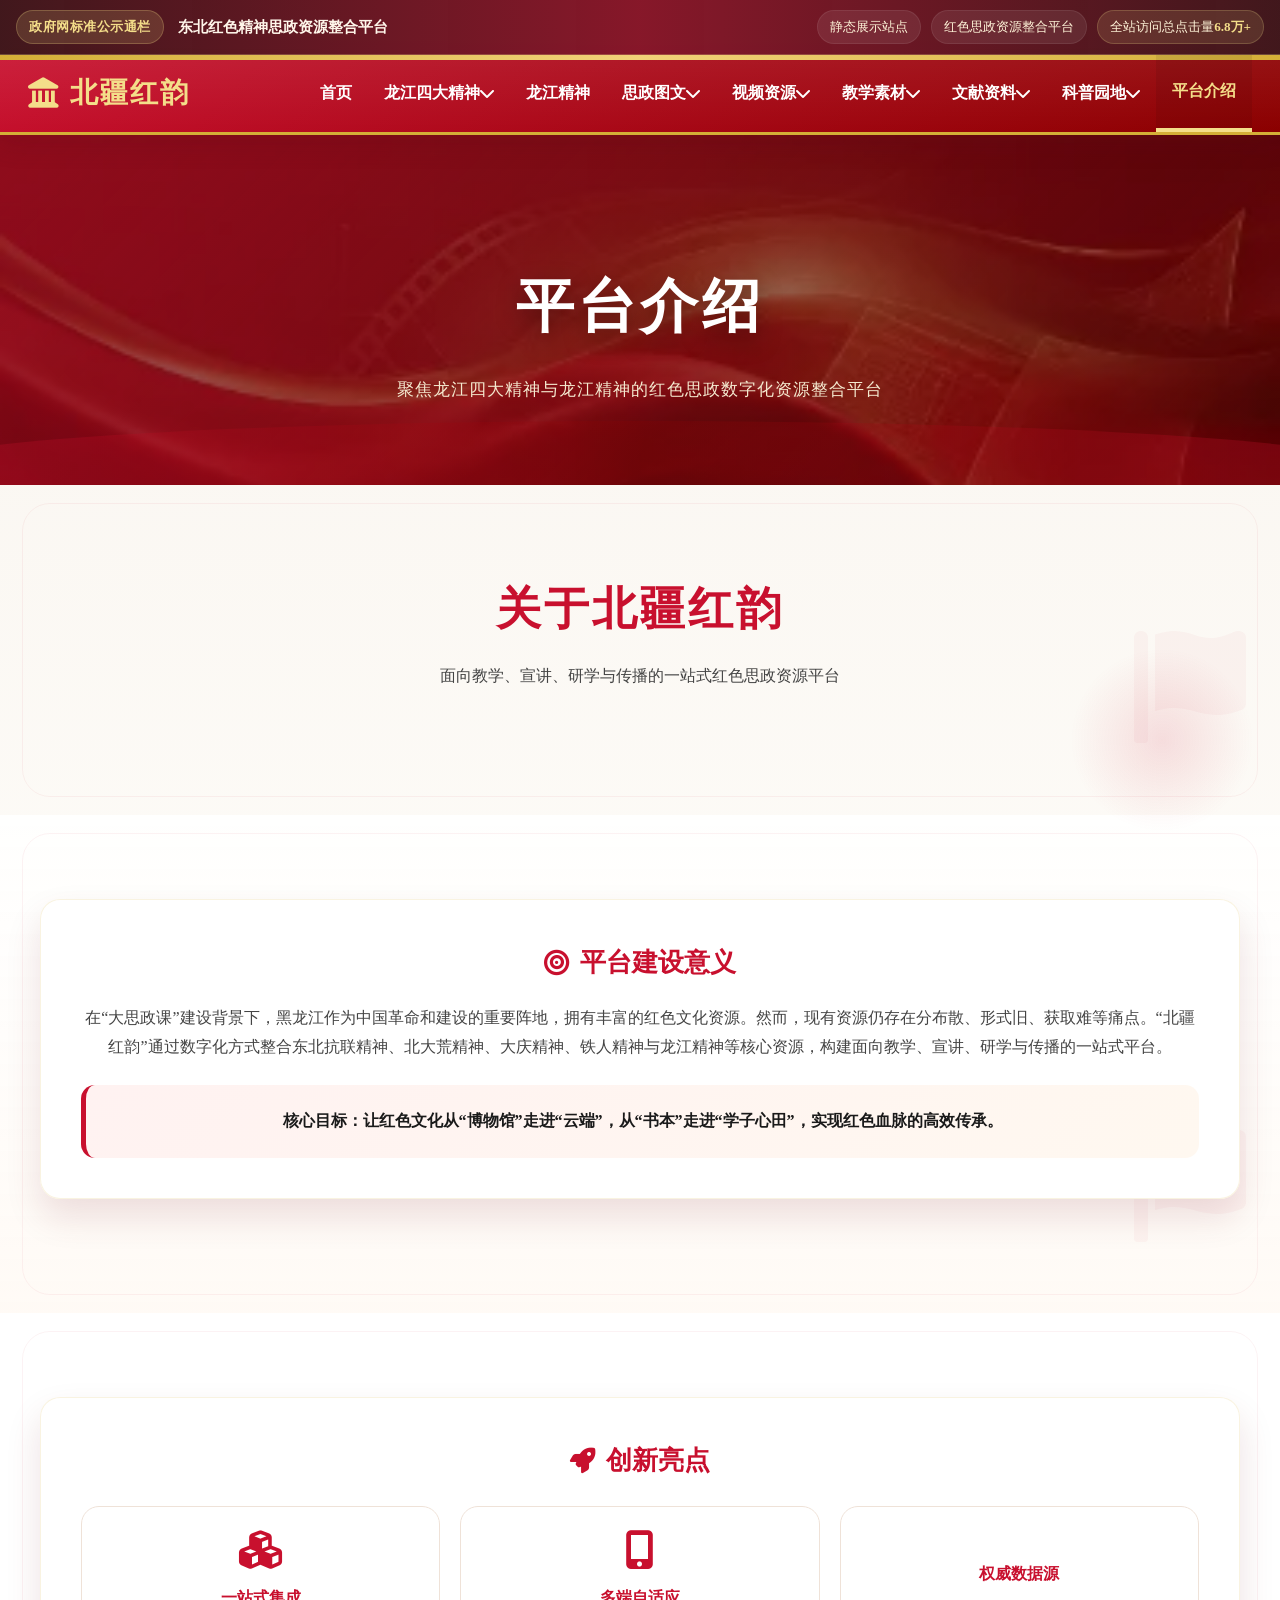
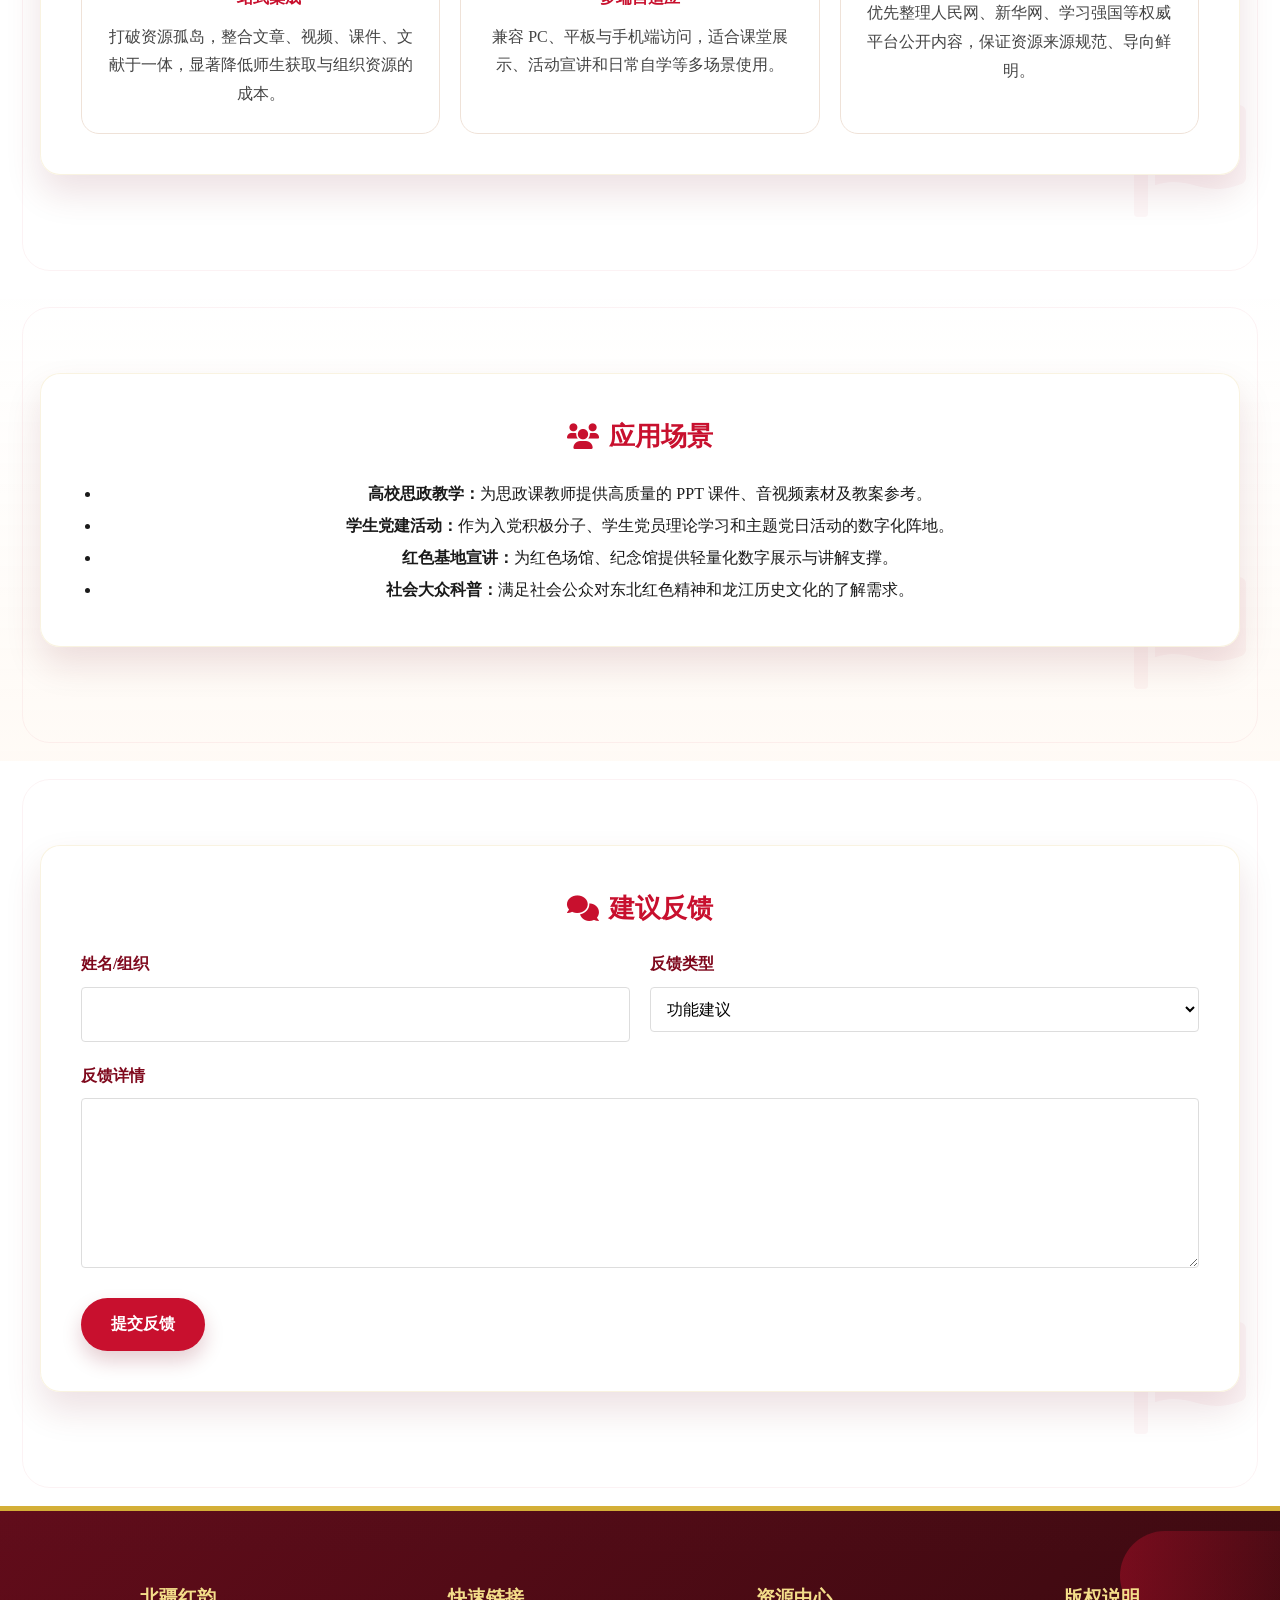
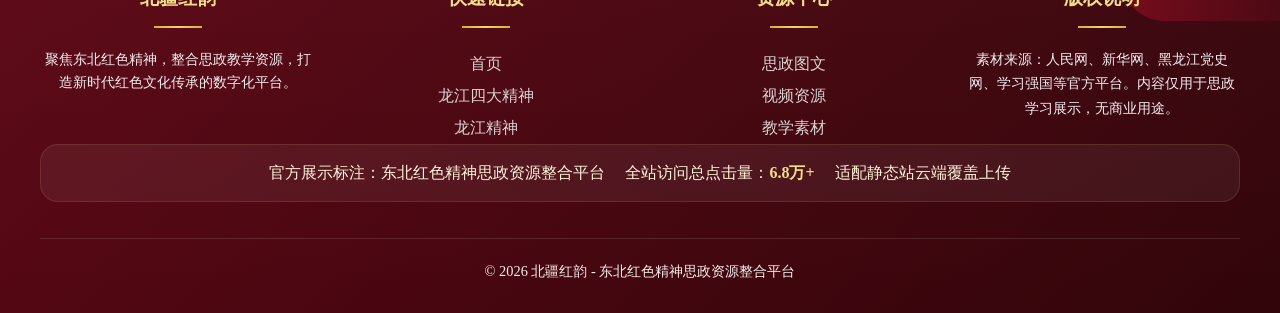
==== commit ec09b3dd: "feat: refresh portal assets and deployment content" ====
--- a/about.html
+++ b/about.html
@@ -3,7 +3,7 @@
 <head>
     <meta charset="UTF-8">
     <meta name="viewport" content="width=device-width, initial-scale=1.0">
-    <title>项目介绍 - 北疆红韵</title>
+    <title>平台介绍 - 北疆红韵</title>
     <link rel="stylesheet" href="css/style.css">
     <link rel="stylesheet" href="https://cdnjs.cloudflare.com/ajax/libs/font-awesome/6.0.0/css/all.min.css">
 </head>
@@ -14,7 +14,7 @@
             <ul class="nav-links">
                 <li class="nav-item"><a href="index.html">首页</a></li>
                 <li class="nav-item">
-                    <a href="spirit-anti-japanese.html">东北四大精神 <i class="fas fa-chevron-down"></i></a>
+                    <a href="spirit-anti-japanese.html">龙江四大精神 <i class="fas fa-chevron-down"></i></a>
                     <div class="dropdown">
                         <a href="spirit-anti-japanese.html">抗联精神</a>
                         <a href="spirit-beidahuang.html">北大荒精神</a>
@@ -68,15 +68,15 @@
                         <a href="classroom.html?cat=term">红色词条</a>
                     </div>
                 </li>
-                <li class="nav-item"><a href="about.html" class="active">项目介绍</a></li>
+                <li class="nav-item"><a href="about.html" class="active">平台介绍</a></li>
             </ul>
         </div>
     </nav>
 
-    <header class="page-banner" data-banner-image="https://images.unsplash.com/photo-1520607162513-77705c0f0d4a?q=80&w=2070">
+    <header class="page-banner" data-banner-image="[data-uri]">
         <div class="banner-content">
-            <h1>项目介绍</h1>
-            <p>佳木斯大学2026年大学生创新创业训练计划红色思政专项项目 · 红色思政数字化资源整合平台</p>
+            <h1>平台介绍</h1>
+            <p>聚焦龙江四大精神与龙江精神的红色思政数字化资源整合平台</p>
         </div>
     </header>
 
@@ -93,7 +93,7 @@
                     <h4>快速链接</h4>
                     <ul class="footer-link-list">
                         <li><a href="index.html">首页</a></li>
-                        <li><a href="spirit-anti-japanese.html">四大精神</a></li>
+                        <li><a href="spirit-anti-japanese.html">龙江四大精神</a></li>
                         <li><a href="spirit-longjiang.html">龙江精神</a></li>
                     </ul>
                 </div>
@@ -111,7 +111,7 @@
                 </div>
             </div>
             <div class="footer-bottom">
-                <p>&copy; 2026 北疆红韵 - 东北红色精神思政资源整合平台 | 佳木斯大学2026年大学生创新创业训练计划红色思政专项项目</p>
+                <p>&copy; 2026 北疆红韵 - 东北红色精神思政资源整合平台 </p>
             </div>
         </div>
     </footer>
--- a/css/style.css
+++ b/css/style.css
@@ -35,10 +35,14 @@
     color: var(--text-dark);
     line-height: 1.8;
     background:
+        linear-gradient(180deg, rgba(248, 243, 237, 0.92), rgba(253, 251, 247, 0.94)),
         radial-gradient(circle at top left, rgba(200, 16, 46, 0.08), transparent 25%),
         radial-gradient(circle at 85% 15%, rgba(212, 175, 55, 0.08), transparent 20%),
+        var(--site-bg-image, none),
         url("https://www.transparenttextures.com/patterns/pinstriped-suit.png"),
         linear-gradient(180deg, #f8f3ed 0%, #fdfbf7 35%, #faf7f2 100%);
+    background-position: center, top left, 85% 15%, center top, center, center;
+    background-size: auto, auto, auto, cover, auto, auto;
     background-attachment: fixed;
     position: relative;
 }
@@ -657,6 +661,10 @@
     gap: 30px;
 }
 
+#spirit-intro .people-grid {
+    grid-template-columns: repeat(2, minmax(0, 1fr));
+}
+
 .people-card {
     display: flex;
     flex-direction: column;
@@ -706,6 +714,17 @@
     font-size: 0.98rem;
     font-weight: 700;
     border-bottom: 1px dashed rgba(212, 175, 55, 0.7);
+}
+
+.people-fact {
+    margin: 0 0 14px;
+    padding: 10px 14px;
+    border-radius: 999px;
+    background: rgba(200, 16, 46, 0.08);
+    color: var(--primary-red);
+    font-size: 0.92rem;
+    font-weight: 700;
+    line-height: 1.5;
 }
 
 .people-info p,
